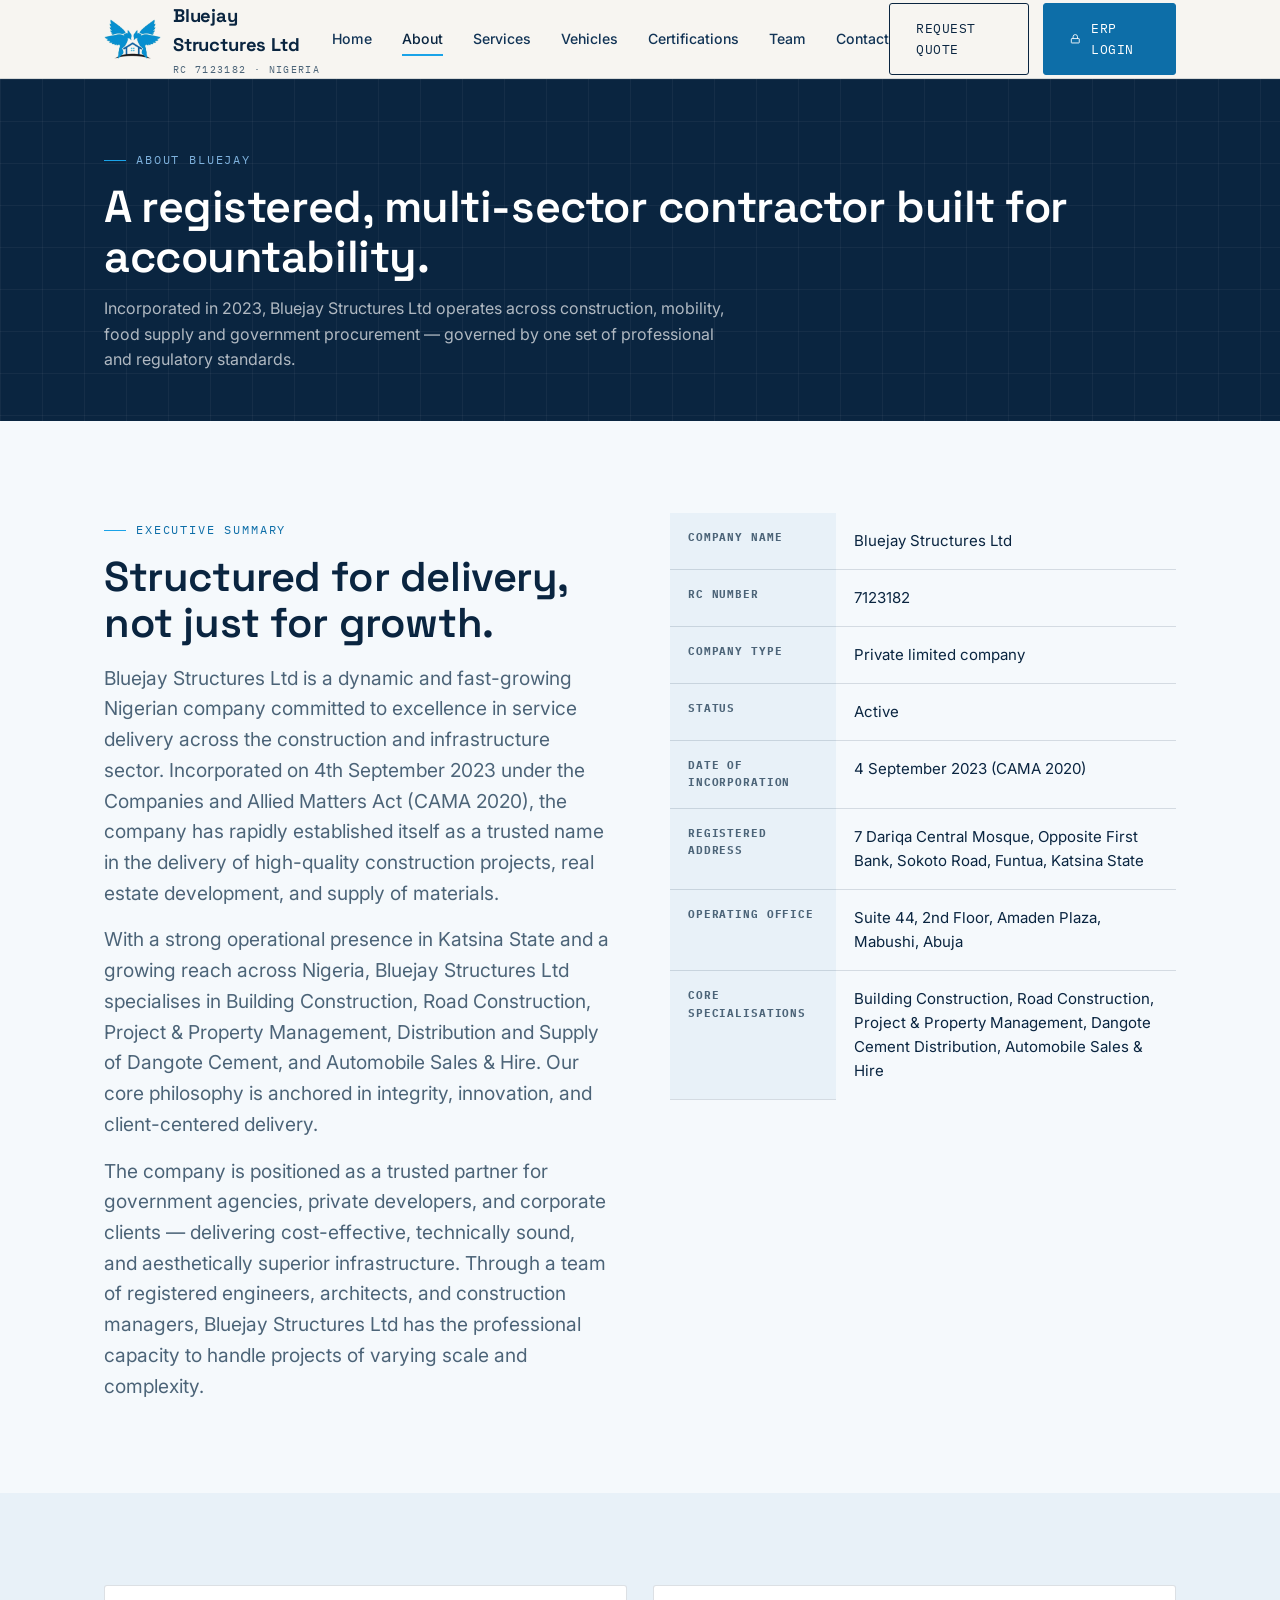
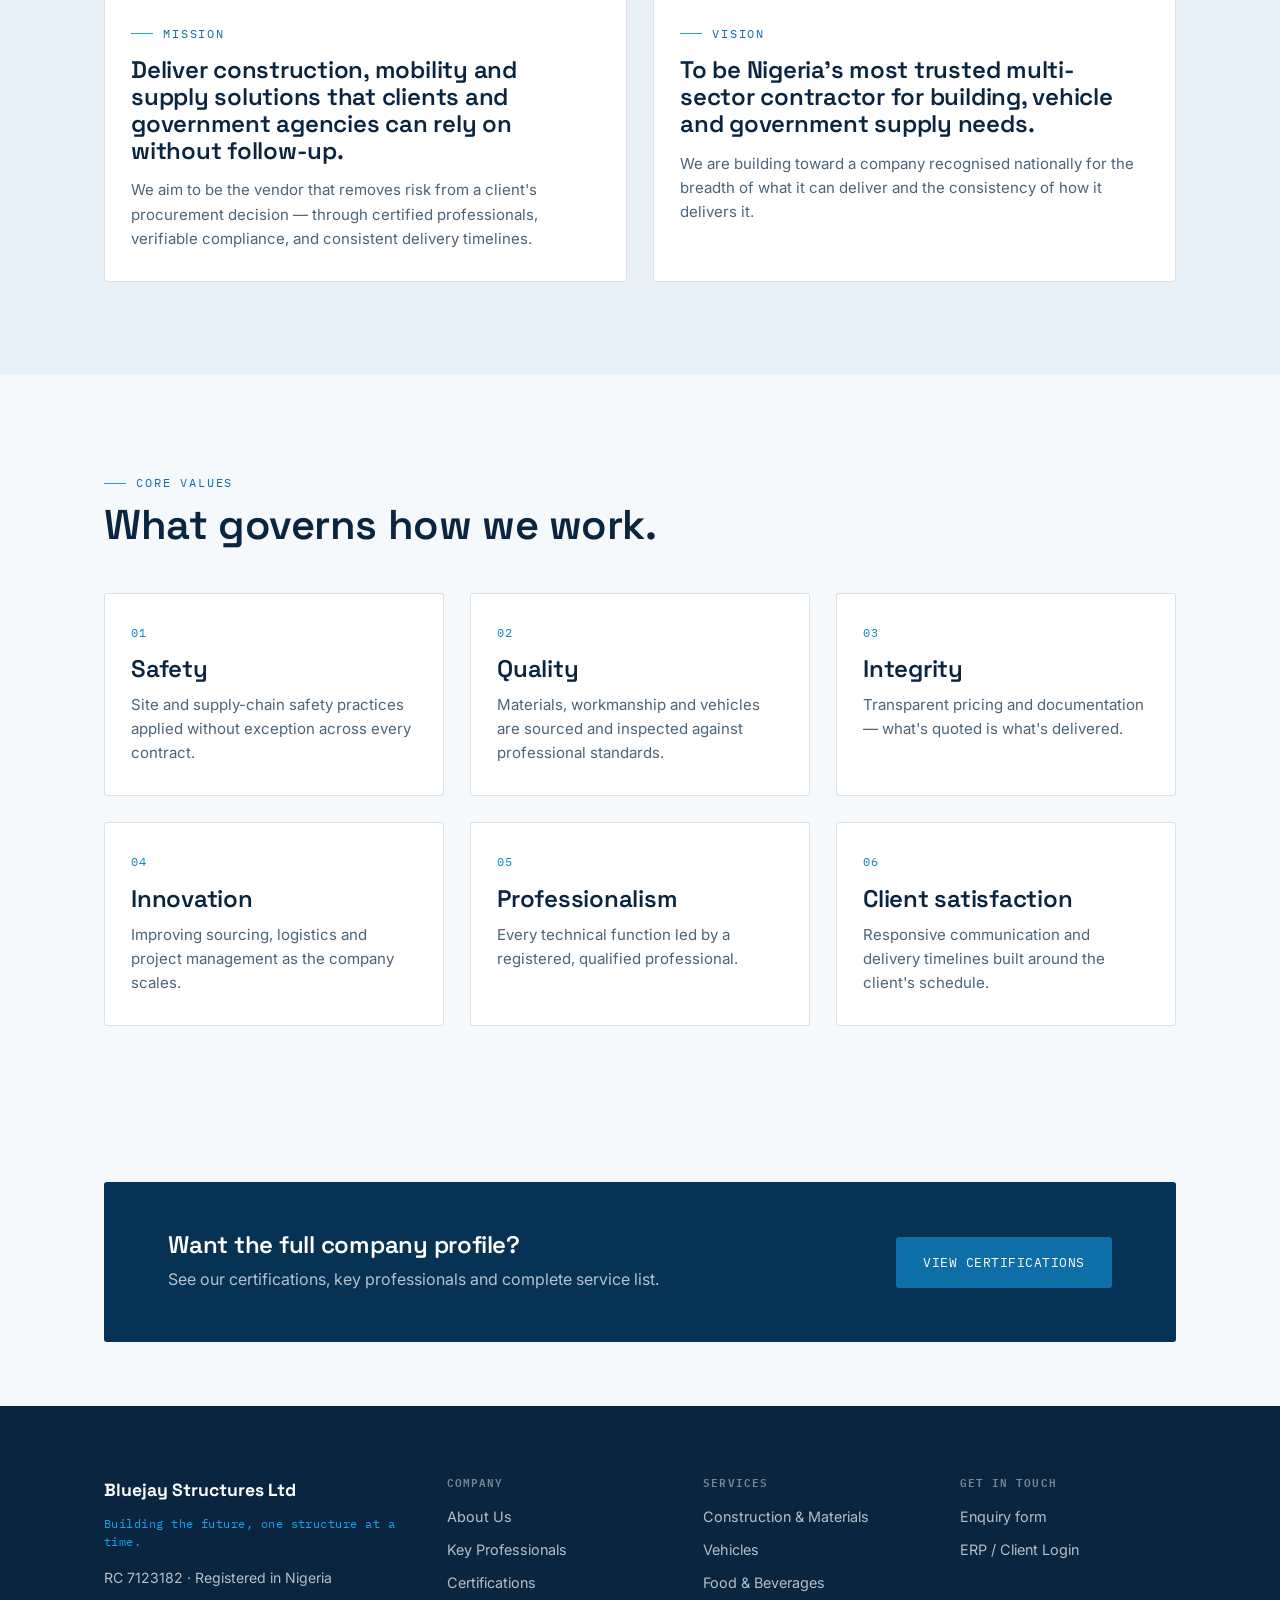
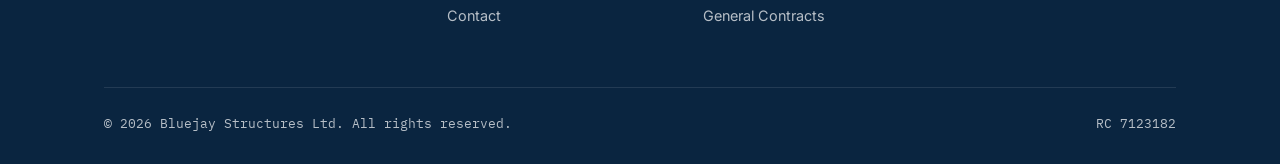
==== about.html @ 9d96cb8f "Initial Bluejay Structures Ltd website" ====
<!DOCTYPE html>
<html lang="en">
<head>
<meta charset="UTF-8">
<meta name="viewport" content="width=device-width, initial-scale=1.0">
<title>About Us — Bluejay Structures Ltd</title>
<meta name="description" content="Corporate profile, mission, vision and core values of Bluejay Structures Ltd, RC 7123182, Nigeria.">
<link rel="preconnect" href="https://fonts.googleapis.com">
<link rel="preconnect" href="https://fonts.gstatic.com" crossorigin>
<link href="https://fonts.googleapis.com/css2?family=Space+Grotesk:wght@500;600;700&family=Inter:wght@400;500;600&family=IBM+Plex+Mono:wght@400;500&display=swap" rel="stylesheet">
<link rel="icon" type="image/png" sizes="32x32" href="images/favicon-32.png">
<link rel="icon" type="image/png" sizes="16x16" href="images/favicon-16.png">
<link rel="apple-touch-icon" href="images/apple-touch-icon.png">
<link rel="stylesheet" href="css/style.css">
</head>
<body>
<a class="skip-link" href="#main">Skip to content</a>

<header class="site-header">
  <div class="container header-inner">
    <a href="index.html" class="brand">
      <img src="images/logo.png" class="brand-mark" alt="Bluejay Structures Ltd logo">
      <span>Bluejay Structures Ltd<span class="brand-sub">RC 7123182 · Nigeria</span></span>
    </a>
    <nav class="main-nav" id="main-nav">
      <a href="index.html">Home</a>
      <a href="about.html" aria-current="page">About</a>
      <a href="services.html">Services</a>
      <a href="vehicles.html">Vehicles</a>
      <a href="certifications.html">Certifications</a>
      <a href="team.html">Team</a>
      <a href="contact.html">Contact</a>
    </nav>
    <div class="header-actions">
      <a href="contact.html" class="btn btn-outline">Request Quote</a>
      <a href="https://bluejay-2864b.web.app/#/users" target="_blank" rel="noopener" class="btn btn-erp">
        <svg viewBox="0 0 24 24" fill="none" stroke="currentColor" stroke-width="2"><rect x="3" y="11" width="18" height="10" rx="1"/><path d="M7 11V7a5 5 0 0 1 10 0v4"/></svg>
        ERP Login
      </a>
      <button class="nav-toggle" aria-label="Toggle menu" aria-expanded="false" aria-controls="main-nav"><span></span></button>
    </div>
  </div>
</header>

<main id="main">

  <div class="page-header">
    <div class="blueprint-grid"></div>
    <div class="container" style="position:relative;">
      <span class="eyebrow">About Bluejay</span>
      <h1>A registered, multi-sector contractor built for accountability.</h1>
      <p>Incorporated in 2023, Bluejay Structures Ltd operates across construction, mobility, food supply and government procurement — governed by one set of professional and regulatory standards.</p>
    </div>
  </div>

  <section>
    <div class="container">
      <div class="grid grid-2" style="gap:60px;">
        <div class="reveal">
          <span class="eyebrow">Executive summary</span>
          <h2 style="margin-top:14px;">Structured for delivery, not just for growth.</h2>
          <p class="lede" style="margin-top:16px;">Bluejay Structures Ltd is a dynamic and fast-growing Nigerian company committed to excellence in service delivery across the construction and infrastructure sector. Incorporated on 4th September 2023 under the Companies and Allied Matters Act (CAMA 2020), the company has rapidly established itself as a trusted name in the delivery of high-quality construction projects, real estate development, and supply of materials.</p>
          <p class="lede" style="margin-top:16px;">With a strong operational presence in Katsina State and a growing reach across Nigeria, Bluejay Structures Ltd specialises in Building Construction, Road Construction, Project &amp; Property Management, Distribution and Supply of Dangote Cement, and Automobile Sales &amp; Hire. Our core philosophy is anchored in integrity, innovation, and client-centered delivery.</p>
          <p class="lede" style="margin-top:16px;">The company is positioned as a trusted partner for government agencies, private developers, and corporate clients — delivering cost-effective, technically sound, and aesthetically superior infrastructure. Through a team of registered engineers, architects, and construction managers, Bluejay Structures Ltd has the professional capacity to handle projects of varying scale and complexity.</p>
        </div>
        <div class="reveal">
          <table class="data-table">
            <tbody>
              <tr><th>Company name</th><td>Bluejay Structures Ltd</td></tr>
              <tr><th>RC number</th><td>7123182</td></tr>
              <tr><th>Company type</th><td>Private limited company</td></tr>
              <tr><th>Status</th><td>Active</td></tr>
              <tr><th>Date of incorporation</th><td>4 September 2023 (CAMA 2020)</td></tr>
              <tr><th>Registered address</th><td>7 Dariqa Central Mosque, Opposite First Bank, Sokoto Road, Funtua, Katsina State</td></tr>
              <tr><th>Operating office</th><td>Suite 44, 2nd Floor, Amaden Plaza, Mabushi, Abuja</td></tr>
              <tr><th>Core specialisations</th><td>Building Construction, Road Construction, Project &amp; Property Management, Dangote Cement Distribution, Automobile Sales &amp; Hire</td></tr>
            </tbody>
          </table>
        </div>
      </div>
    </div>
  </section>

  <section class="bg-concrete">
    <div class="container">
      <div class="grid grid-2 reveal" style="gap:26px;">
        <div class="card">
          <span class="eyebrow">Mission</span>
          <h3 style="margin-top:14px;">Deliver construction, mobility and supply solutions that clients and government agencies can rely on without follow-up.</h3>
          <p style="margin-top:14px;">We aim to be the vendor that removes risk from a client's procurement decision — through certified professionals, verifiable compliance, and consistent delivery timelines.</p>
        </div>
        <div class="card">
          <span class="eyebrow">Vision</span>
          <h3 style="margin-top:14px;">To be Nigeria's most trusted multi-sector contractor for building, vehicle and government supply needs.</h3>
          <p style="margin-top:14px;">We are building toward a company recognised nationally for the breadth of what it can deliver and the consistency of how it delivers it.</p>
        </div>
      </div>
    </div>
  </section>

  <section>
    <div class="container">
      <div class="section-head reveal">
        <span class="eyebrow">Core values</span>
        <h2>What governs how we work.</h2>
      </div>
      <div class="grid grid-3 reveal">
        <div class="card"><div class="card-index">01</div><h3>Safety</h3><p>Site and supply-chain safety practices applied without exception across every contract.</p></div>
        <div class="card"><div class="card-index">02</div><h3>Quality</h3><p>Materials, workmanship and vehicles are sourced and inspected against professional standards.</p></div>
        <div class="card"><div class="card-index">03</div><h3>Integrity</h3><p>Transparent pricing and documentation — what's quoted is what's delivered.</p></div>
        <div class="card"><div class="card-index">04</div><h3>Innovation</h3><p>Improving sourcing, logistics and project management as the company scales.</p></div>
        <div class="card"><div class="card-index">05</div><h3>Professionalism</h3><p>Every technical function led by a registered, qualified professional.</p></div>
        <div class="card"><div class="card-index">06</div><h3>Client satisfaction</h3><p>Responsive communication and delivery timelines built around the client's schedule.</p></div>
      </div>
    </div>
  </section>

  <section class="section-tight">
    <div class="container">
      <div class="cta-banner reveal">
        <div>
          <h3>Want the full company profile?</h3>
          <p>See our certifications, key professionals and complete service list.</p>
        </div>
        <a href="certifications.html" class="btn btn-primary">View certifications</a>
      </div>
    </div>
  </section>

</main>

<footer class="site-footer">
  <div class="container">
    <div class="footer-grid">
      <div>
        <div class="footer-brand">Bluejay Structures Ltd</div>
        <div class="footer-tagline">Building the future, one structure at a time.</div>
        <p style="margin-top:16px; font-size:0.88rem;">RC 7123182 · Registered in Nigeria</p>
      </div>
      <div class="footer-col">
        <h4>Company</h4>
        <ul>
          <li><a href="about.html">About Us</a></li>
          <li><a href="team.html">Key Professionals</a></li>
          <li><a href="certifications.html">Certifications</a></li>
          <li><a href="contact.html">Contact</a></li>
        </ul>
      </div>
      <div class="footer-col">
        <h4>Services</h4>
        <ul>
          <li><a href="services.html#construction">Construction &amp; Materials</a></li>
          <li><a href="vehicles.html">Vehicles</a></li>
          <li><a href="services.html#food">Food &amp; Beverages</a></li>
          <li><a href="services.html#general">General Contracts</a></li>
        </ul>
      </div>
      <div class="footer-col">
        <h4>Get in touch</h4>
        <ul>
          <li><a href="contact.html">Enquiry form</a></li>
          <li><a href="https://bluejay-2864b.web.app/#/users" target="_blank" rel="noopener">ERP / Client Login</a></li>
        </ul>
      </div>
    </div>
    <div class="footer-bottom">
      <span>© 2026 Bluejay Structures Ltd. All rights reserved.</span>
      <span>RC 7123182</span>
    </div>
  </div>
</footer>

<script src="js/main.js"></script>
</body>
</html>
---- css/style.css ----
/* ==========================================================================
   BLUEJAY STRUCTURES LTD — Design System
   Concept: "Blueprint & Spec Plate" — engineering-drafting grid meets the
   engraved metal nameplate you'd find on machinery/vehicles. Ties the visual
   language directly to what the company does: build, supply materials,
   supply/hire vehicles, hold regulatory certification.
   ========================================================================== */

:root {
  /* Color */
  --ink: #0a2540;              /* brand dark navy - primary text/bg */
  --ink-soft: #123456;
  --concrete: #e8f1f8;         /* light blue-tinted grey - section bg */
  --concrete-light: #f5f9fc;   /* near-white blue-tinted - page bg */
  --blueprint: #0d6ea8;        /* brand blue - primary accent / buttons */
  --blueprint-dark: #063254;
  --blueprint-tint: #e4f0f9;
  --rust: #1aa3e8;             /* brand light blue - secondary accent, was rust */
  --rust-dark: #0f86c4;
  --steel: #4c6478;            /* muted blue-grey - secondary text */
  --white: #ffffff;
  --line: rgba(10, 37, 64, 0.14);
  --line-soft: rgba(10, 37, 64, 0.08);

  /* Type */
  --font-display: "Space Grotesk", "Arial Narrow", sans-serif;
  --font-body: "Inter", -apple-system, BlinkMacSystemFont, sans-serif;
  --font-mono: "IBM Plex Mono", "Courier New", monospace;

  /* Layout */
  --max: 1200px;
  --gutter: clamp(20px, 5vw, 64px);
  --radius: 3px;
}

* { box-sizing: border-box; margin: 0; padding: 0; }

html { scroll-behavior: smooth; }

@media (prefers-reduced-motion: reduce) {
  html { scroll-behavior: auto; }
  *, *::before, *::after { animation-duration: 0.001ms !important; animation-iteration-count: 1 !important; transition-duration: 0.001ms !important; }
}

body {
  font-family: var(--font-body);
  color: var(--ink);
  background: var(--concrete-light);
  line-height: 1.6;
  font-size: 16px;
  -webkit-font-smoothing: antialiased;
}

img { max-width: 100%; display: block; }
a { color: inherit; text-decoration: none; }
ul { list-style: none; }

.container {
  max-width: var(--max);
  margin: 0 auto;
  padding-left: var(--gutter);
  padding-right: var(--gutter);
}

/* ---------- Typography ---------- */
h1, h2, h3, h4 {
  font-family: var(--font-display);
  font-weight: 600;
  letter-spacing: -0.01em;
  line-height: 1.12;
  color: var(--ink);
}

h1 { font-size: clamp(2.4rem, 5vw, 4.2rem); }
h2 { font-size: clamp(1.8rem, 3.4vw, 2.6rem); }
h3 { font-size: clamp(1.2rem, 2vw, 1.5rem); }

.eyebrow {
  font-family: var(--font-mono);
  font-size: 0.72rem;
  letter-spacing: 0.16em;
  text-transform: uppercase;
  color: var(--blueprint);
  display: inline-flex;
  align-items: center;
  gap: 10px;
}
.eyebrow::before {
  content: "";
  width: 22px;
  height: 1px;
  background: var(--rust);
}

.lede {
  font-size: clamp(1.02rem, 1.6vw, 1.2rem);
  color: var(--steel);
  max-width: 60ch;
}

.section-head { margin-bottom: 44px; }
.section-head h2 { margin-top: 10px; }

/* ---------- Buttons ---------- */
.btn {
  display: inline-flex;
  align-items: center;
  gap: 10px;
  font-family: var(--font-mono);
  font-size: 0.82rem;
  letter-spacing: 0.04em;
  text-transform: uppercase;
  padding: 14px 26px;
  border-radius: var(--radius);
  border: 1px solid transparent;
  cursor: pointer;
  transition: transform 0.15s ease, background 0.15s ease, border-color 0.15s ease, color .15s ease;
}
.btn:focus-visible { outline: 2px solid var(--blueprint); outline-offset: 3px; }

.btn-primary {
  background: var(--blueprint);
  color: var(--white);
}
.btn-primary:hover { background: var(--blueprint-dark); transform: translateY(-1px); }

.btn-outline {
  background: transparent;
  border-color: var(--ink);
  color: var(--ink);
}
.btn-outline:hover { background: var(--ink); color: var(--white); }

.btn-ghost-light {
  background: transparent;
  border-color: rgba(255,255,255,0.35);
  color: var(--white);
}
.btn-ghost-light:hover { background: rgba(255,255,255,0.12); border-color: var(--white); }

.btn-erp {
  background: var(--blueprint);
  color: var(--white);
  border-color: var(--blueprint);
}
.btn-erp:hover { background: var(--blueprint-dark); border-color: var(--blueprint-dark); }

.btn-erp svg { width: 14px; height: 14px; }

/* ---------- Header ---------- */
.site-header {
  position: sticky;
  top: 0;
  z-index: 100;
  background: rgba(247, 245, 241, 0.97);
  border-bottom: 1px solid var(--line);
}

.header-inner {
  display: flex;
  align-items: center;
  justify-content: space-between;
  height: 78px;
}

.brand {
  display: flex;
  align-items: center;
  gap: 12px;
  font-family: var(--font-display);
  font-weight: 700;
  font-size: 1.15rem;
  letter-spacing: -0.01em;
}
.brand-mark {
  height: 40px;
  width: auto;
  flex-shrink: 0;
  display: block;
}
.brand-sub {
  display: block;
  font-family: var(--font-mono);
  font-size: 0.6rem;
  letter-spacing: 0.14em;
  color: var(--steel);
  font-weight: 400;
  text-transform: uppercase;
  margin-top: 2px;
}

.main-nav {
  display: flex;
  align-items: center;
  gap: 30px;
}
.main-nav a {
  font-size: 0.88rem;
  font-weight: 500;
  color: var(--ink-soft);
  position: relative;
  padding: 6px 0;
}
.main-nav a::after {
  content: "";
  position: absolute;
  left: 0; bottom: 0;
  width: 0;
  height: 2px;
  background: var(--rust);
  transition: width 0.2s ease;
}
.main-nav a:hover::after,
.main-nav a[aria-current="page"]::after { width: 100%; }
.main-nav a[aria-current="page"] { color: var(--ink); }

.header-actions { display: flex; align-items: center; gap: 14px; }

.nav-toggle {
  display: none;
  background: none;
  border: 1px solid var(--line);
  border-radius: var(--radius);
  width: 42px; height: 42px;
  align-items: center;
  justify-content: center;
  cursor: pointer;
}
.nav-toggle span, .nav-toggle span::before, .nav-toggle span::after {
  content: "";
  display: block;
  width: 18px; height: 2px;
  background: var(--ink);
  position: relative;
  transition: 0.2s;
}
.nav-toggle span::before { position: absolute; top: -6px; }
.nav-toggle span::after { position: absolute; top: 6px; }

@media (max-width: 900px) {
  .main-nav {
    position: fixed;
    top: 78px;
    left: 0;
    right: 0;
    bottom: 0;
    background: var(--concrete-light);
    flex-direction: column;
    align-items: flex-start;
    padding: 30px var(--gutter);
    gap: 22px;
    transform: translateX(100%);
    transition: transform 0.25s ease;
    overflow-y: auto;
  }
  .main-nav.open { transform: translateX(0); }
  .main-nav a { font-size: 1.1rem; }
  .nav-toggle { display: flex; }
  .header-actions .btn-outline { display: none; }
}

@media (max-width: 430px) {
  .header-inner { height: auto; min-height: 64px; padding: 10px 0; }
  .brand { font-size: 0.92rem; gap: 9px; }
  .brand-mark { height: 32px; width: auto; }
  .brand-sub { display: none; }
  .btn-erp span, .btn-erp { font-size: 0.68rem; padding: 9px 12px; }
  .main-nav { top: 64px; }
}

/* ---------- Hero ---------- */
.hero {
  position: relative;
  background: var(--ink);
  color: var(--white);
  overflow: hidden;
  padding: 90px 0 0;
}
.blueprint-grid {
  position: absolute;
  inset: 0;
  background-image:
    linear-gradient(rgba(255,255,255,0.045) 1px, transparent 1px),
    linear-gradient(90deg, rgba(255,255,255,0.045) 1px, transparent 1px);
  background-size: 42px 42px;
  pointer-events: none;
}
.hero-inner {
  position: relative;
  display: grid;
  grid-template-columns: 1.1fr 0.9fr;
  gap: 40px;
  align-items: center;
  padding-bottom: 60px;
}
@media (max-width: 900px) {
  .hero-inner { grid-template-columns: 1fr; }
}

.hero-copy .eyebrow { color: #7fb2dd; }
.hero-copy .eyebrow::before { background: var(--rust); }
.hero h1 { color: var(--white); margin-top: 14px; }
.hero h1 .accent { color: var(--rust); }
.hero-copy .lede { color: rgba(255,255,255,0.72); margin-top: 18px; }
.hero-cta { display: flex; gap: 14px; margin-top: 34px; flex-wrap: wrap; }

.hero-art { position: relative; }
.hero-art svg { width: 100%; height: auto; }
.draw-path {
  fill: none;
  stroke: #9fc4e2;
  stroke-width: 1.4;
  stroke-linecap: round;
  stroke-linejoin: round;
  stroke-dasharray: 2400;
  stroke-dashoffset: 2400;
  animation: draw 3.2s ease forwards 0.3s;
}
.draw-path.fill-rust { stroke: var(--rust); }
@keyframes draw { to { stroke-dashoffset: 0; } }

/* Spec-plate trust bar */
.spec-plate {
  position: relative;
  background: var(--ink-soft);
  border-top: 1px solid rgba(255,255,255,0.08);
}
.spec-plate .container {
  display: flex;
  flex-wrap: wrap;
  gap: 0;
  padding-top: 0;
  padding-bottom: 0;
}
.spec-item {
  flex: 1 1 160px;
  padding: 22px var(--gutter) 22px 0;
  border-right: 1px solid rgba(255,255,255,0.09);
}
.spec-item:last-child { border-right: none; }
.spec-label {
  font-family: var(--font-mono);
  font-size: 0.64rem;
  letter-spacing: 0.12em;
  text-transform: uppercase;
  color: rgba(255,255,255,0.5);
}
.spec-value {
  font-family: var(--font-mono);
  font-size: 0.95rem;
  color: var(--white);
  margin-top: 6px;
  letter-spacing: 0.01em;
}

/* ---------- Section shells ---------- */
section { padding: 92px 0; }
.section-tight { padding: 64px 0; }
.bg-concrete { background: var(--concrete); }
.bg-ink { background: var(--ink); color: var(--white); }
.bg-ink .steel-text { color: rgba(255,255,255,0.65); }
.bg-blueprint { background: var(--blueprint-dark); color: var(--white); }

.divider {
  height: 1px;
  background: var(--line);
  border: none;
}

/* ---------- Cards / grids ---------- */
.grid { display: grid; gap: 26px; }
.grid-4 { grid-template-columns: repeat(4, 1fr); }
.grid-3 { grid-template-columns: repeat(3, 1fr); }
.grid-2 { grid-template-columns: repeat(2, 1fr); }
@media (max-width: 900px) { .grid-4, .grid-3 { grid-template-columns: repeat(2, 1fr); } }
@media (max-width: 600px) { .grid-4, .grid-3, .grid-2 { grid-template-columns: 1fr; } }

.card {
  background: var(--white);
  border: 1px solid var(--line);
  border-radius: var(--radius);
  padding: 30px 26px;
  transition: transform 0.18s ease, box-shadow 0.18s ease, border-color 0.18s ease;
}
.card:hover {
  transform: translateY(-3px);
  box-shadow: 0 14px 30px -18px rgba(22,27,34,0.35);
  border-color: var(--blueprint);
}
.card-index {
  font-family: var(--font-mono);
  font-size: 0.72rem;
  color: var(--rust-dark);
  letter-spacing: 0.08em;
}
.card h3 { margin-top: 14px; }
.card p { color: var(--steel); margin-top: 10px; font-size: 0.94rem; }
.card-link {
  margin-top: 18px;
  font-family: var(--font-mono);
  font-size: 0.76rem;
  letter-spacing: 0.06em;
  text-transform: uppercase;
  color: var(--blueprint);
  display: inline-flex;
  align-items: center;
  gap: 6px;
}
.card:hover .card-link { text-decoration: underline; }

.icon-badge {
  width: 46px; height: 46px;
  border-radius: var(--radius);
  background: var(--blueprint-tint);
  color: var(--blueprint);
  display: flex; align-items: center; justify-content: center;
}
.icon-badge svg { width: 22px; height: 22px; }

/* Stat strip */
.stat-strip { display: flex; flex-wrap: wrap; gap: 0; border-top: 1px solid var(--line); border-bottom: 1px solid var(--line); }
.stat { flex: 1 1 200px; padding: 30px var(--gutter) 30px 0; border-right: 1px solid var(--line); }
.stat:last-child { border-right: none; }
.stat-num { font-family: var(--font-display); font-size: 2.2rem; font-weight: 700; color: var(--blueprint); }
.stat-label { font-family: var(--font-mono); font-size: 0.7rem; text-transform: uppercase; letter-spacing: 0.08em; color: var(--steel); margin-top: 6px; }
@media (max-width: 700px) { .stat { border-right: none; border-bottom: 1px solid var(--line); } }

/* Badge strip (credentials) */
.badge-row { display: flex; flex-wrap: wrap; gap: 14px; margin-top: 30px; }
.badge {
  font-family: var(--font-mono);
  font-size: 0.72rem;
  letter-spacing: 0.03em;
  border: 1px solid var(--line);
  border-radius: 999px;
  padding: 9px 16px;
  display: inline-flex;
  align-items: center;
  gap: 8px;
  color: var(--ink-soft);
  background: var(--white);
}
.badge .dot { width: 6px; height: 6px; border-radius: 50%; background: var(--rust); }

/* Tables */
.data-table { width: 100%; border-collapse: collapse; font-size: 0.94rem; }
.data-table th, .data-table td {
  text-align: left;
  padding: 16px 18px;
  border-bottom: 1px solid var(--line);
  vertical-align: top;
}
.data-table th {
  font-family: var(--font-mono);
  font-size: 0.68rem;
  text-transform: uppercase;
  letter-spacing: 0.08em;
  color: var(--steel);
  background: var(--concrete);
}
.data-table tr:last-child td { border-bottom: none; }

/* Process timeline */
.process-list { border-top: 1px solid var(--line); }
.process-step {
  display: grid;
  grid-template-columns: 90px 1fr;
  gap: 20px;
  padding: 26px 0;
  border-bottom: 1px solid var(--line);
}
.process-step .step-num {
  font-family: var(--font-mono);
  font-size: 0.85rem;
  color: var(--rust-dark);
  padding-top: 4px;
}
.process-step h4 { font-size: 1.05rem; }
.process-step p { color: var(--steel); margin-top: 6px; font-size: 0.92rem; }

/* Team */
.team-card { text-align: left; }
.team-photo {
  width: 100%;
  aspect-ratio: 4/5;
  background: var(--blueprint-tint);
  border-radius: var(--radius);
  display: flex;
  align-items: center;
  justify-content: center;
  color: var(--blueprint);
  font-family: var(--font-display);
  font-weight: 700;
  font-size: 1.6rem;
  margin-bottom: 16px;
}
.team-card h3 { font-size: 1.05rem; }
.team-role { font-family: var(--font-mono); font-size: 0.72rem; color: var(--rust-dark); text-transform: uppercase; letter-spacing: 0.06em; margin-top: 4px; }
.team-qual { color: var(--steel); font-size: 0.88rem; margin-top: 8px; }

/* Certification gallery */
.cert-card {
  background: var(--ink-soft);
  color: var(--white);
  border-radius: var(--radius);
  padding: 26px;
  position: relative;
  overflow: hidden;
}
.cert-card::before {
  content: "";
  position: absolute;
  top: 0; left: 0; right: 0;
  height: 4px;
  background: var(--rust);
}
.cert-card .eyebrow { color: #7fb2dd; }
.cert-card h3 { color: var(--white); margin-top: 10px; font-size: 1rem; }
.cert-card p { color: rgba(255,255,255,0.6); font-size: 0.86rem; margin-top: 8px; }

/* Forms */
.form-panel {
  background: var(--white);
  border: 1px solid var(--line);
  border-radius: var(--radius);
  padding: 36px;
}
.form-row { display: grid; grid-template-columns: 1fr 1fr; gap: 18px; }
@media (max-width: 600px) { .form-row { grid-template-columns: 1fr; } }
.field { margin-bottom: 18px; }
.field label {
  display: block;
  font-family: var(--font-mono);
  font-size: 0.7rem;
  text-transform: uppercase;
  letter-spacing: 0.06em;
  color: var(--steel);
  margin-bottom: 8px;
}
.field input, .field select, .field textarea {
  width: 100%;
  border: 1px solid var(--line);
  border-radius: var(--radius);
  padding: 12px 14px;
  font-family: var(--font-body);
  font-size: 0.95rem;
  background: var(--concrete-light);
  color: var(--ink);
}
.field input:focus, .field select:focus, .field textarea:focus {
  outline: 2px solid var(--blueprint);
  outline-offset: 1px;
  background: var(--white);
}
.field textarea { resize: vertical; min-height: 110px; }
.form-note { font-size: 0.82rem; color: var(--steel); margin-top: 14px; }
.form-success {
  display: none;
  background: var(--blueprint-tint);
  border: 1px solid var(--blueprint);
  color: var(--blueprint-dark);
  padding: 14px 16px;
  border-radius: var(--radius);
  font-size: 0.9rem;
  margin-top: 18px;
}
.form-success.show { display: block; }

/* CTA banner */
.cta-banner {
  background: var(--blueprint-dark);
  color: var(--white);
  border-radius: var(--radius);
  padding: 50px var(--gutter);
  display: flex;
  align-items: center;
  justify-content: space-between;
  gap: 24px;
  flex-wrap: wrap;
}
.cta-banner h3 { color: var(--white); font-size: 1.5rem; }
.cta-banner p { color: rgba(255,255,255,0.7); margin-top: 8px; }

/* Footer */
.site-footer { background: var(--ink); color: rgba(255,255,255,0.7); padding: 70px 0 30px; }
.footer-grid { display: grid; grid-template-columns: 1.4fr 1fr 1fr 1fr; gap: 40px; padding-bottom: 50px; border-bottom: 1px solid rgba(255,255,255,0.1); }
@media (max-width: 800px) { .footer-grid { grid-template-columns: 1fr 1fr; } }
@media (max-width: 500px) { .footer-grid { grid-template-columns: 1fr; } }
.footer-brand { font-family: var(--font-display); font-weight: 700; color: var(--white); font-size: 1.1rem; }
.footer-tagline { font-family: var(--font-mono); font-size: 0.72rem; color: var(--rust); margin-top: 10px; letter-spacing: 0.04em; }
.footer-col h4 { font-family: var(--font-mono); font-size: 0.68rem; text-transform: uppercase; letter-spacing: 0.1em; color: rgba(255,255,255,0.45); margin-bottom: 16px; }
.footer-col ul li { margin-bottom: 10px; font-size: 0.9rem; }
.footer-col ul li a:hover { color: var(--white); }
.footer-bottom { display: flex; justify-content: space-between; flex-wrap: wrap; gap: 12px; padding-top: 26px; font-size: 0.8rem; font-family: var(--font-mono); }

/* Reveal on scroll */
.reveal { opacity: 0; transform: translateY(18px); transition: opacity 0.6s ease, transform 0.6s ease; }
.reveal.in { opacity: 1; transform: translateY(0); }

/* Breadcrumb / page header for interior pages */
.page-header { background: var(--ink); color: var(--white); padding: 64px 0 48px; position: relative; overflow: hidden; }
.page-header .eyebrow { color: #7fb2dd; }
.page-header h1 { color: var(--white); margin-top: 12px; font-size: clamp(2rem, 4vw, 2.8rem); }
.page-header p { color: rgba(255,255,255,0.68); margin-top: 14px; max-width: 62ch; }

/* Tabs (services page) */
.tab-list { display: flex; gap: 6px; flex-wrap: wrap; border-bottom: 1px solid var(--line); margin-bottom: 40px; }
.tab-btn {
  font-family: var(--font-mono);
  font-size: 0.78rem;
  text-transform: uppercase;
  letter-spacing: 0.05em;
  padding: 14px 18px;
  border: none;
  background: none;
  color: var(--steel);
  cursor: pointer;
  border-bottom: 2px solid transparent;
  margin-bottom: -1px;
}
.tab-btn.active { color: var(--ink); border-color: var(--rust-dark); }
.tab-panel { display: none; }
.tab-panel.active { display: block; }

.sub-service { display: grid; grid-template-columns: 220px 1fr; gap: 30px; padding: 24px 0; border-bottom: 1px solid var(--line); }
.sub-service h4 { font-family: var(--font-mono); font-size: 0.85rem; letter-spacing: 0.02em; color: var(--rust-dark); text-transform: uppercase; }
@media (max-width: 700px) { .sub-service { grid-template-columns: 1fr; gap: 10px; } }

.tag-list { display: flex; flex-wrap: wrap; gap: 8px; margin-top: 10px; }
.tag-list span {
  font-size: 0.82rem;
  background: var(--concrete);
  border: 1px solid var(--line);
  padding: 5px 12px;
  border-radius: 999px;
  color: var(--ink-soft);
}

/* Category / feature icon (vehicles, service cards) */
.cat-icon { width: 38px; height: 38px; margin-bottom: 16px; }

/* Full-width button */
.btn-block { width: 100%; justify-content: center; }

/* Contact info list (contact page, vehicle enquiry aside) */
.contact-list li {
  display: flex; gap: 16px; padding: 16px 0; border-bottom: 1px solid var(--line);
}
.contact-list li:last-child { border-bottom: none; }
.contact-list .k {
  font-family: var(--font-mono); font-size: 0.68rem; letter-spacing: 0.08em; text-transform: uppercase;
  color: var(--steel); width: 90px; flex-shrink: 0; padding-top: 2px;
}
.contact-list .v { font-size: 0.95rem; }
.contact-list .v a:hover { color: var(--blueprint); }

/* Utility */
.mt-0 { margin-top: 0 !important; }
.center { text-align: center; margin-left: auto; margin-right: auto; }
.skip-link {
  position: absolute; left: -9999px; top: 0; background: var(--ink); color: var(--white);
  padding: 10px 16px; z-index: 200;
}
.skip-link:focus { left: 10px; top: 10px; }
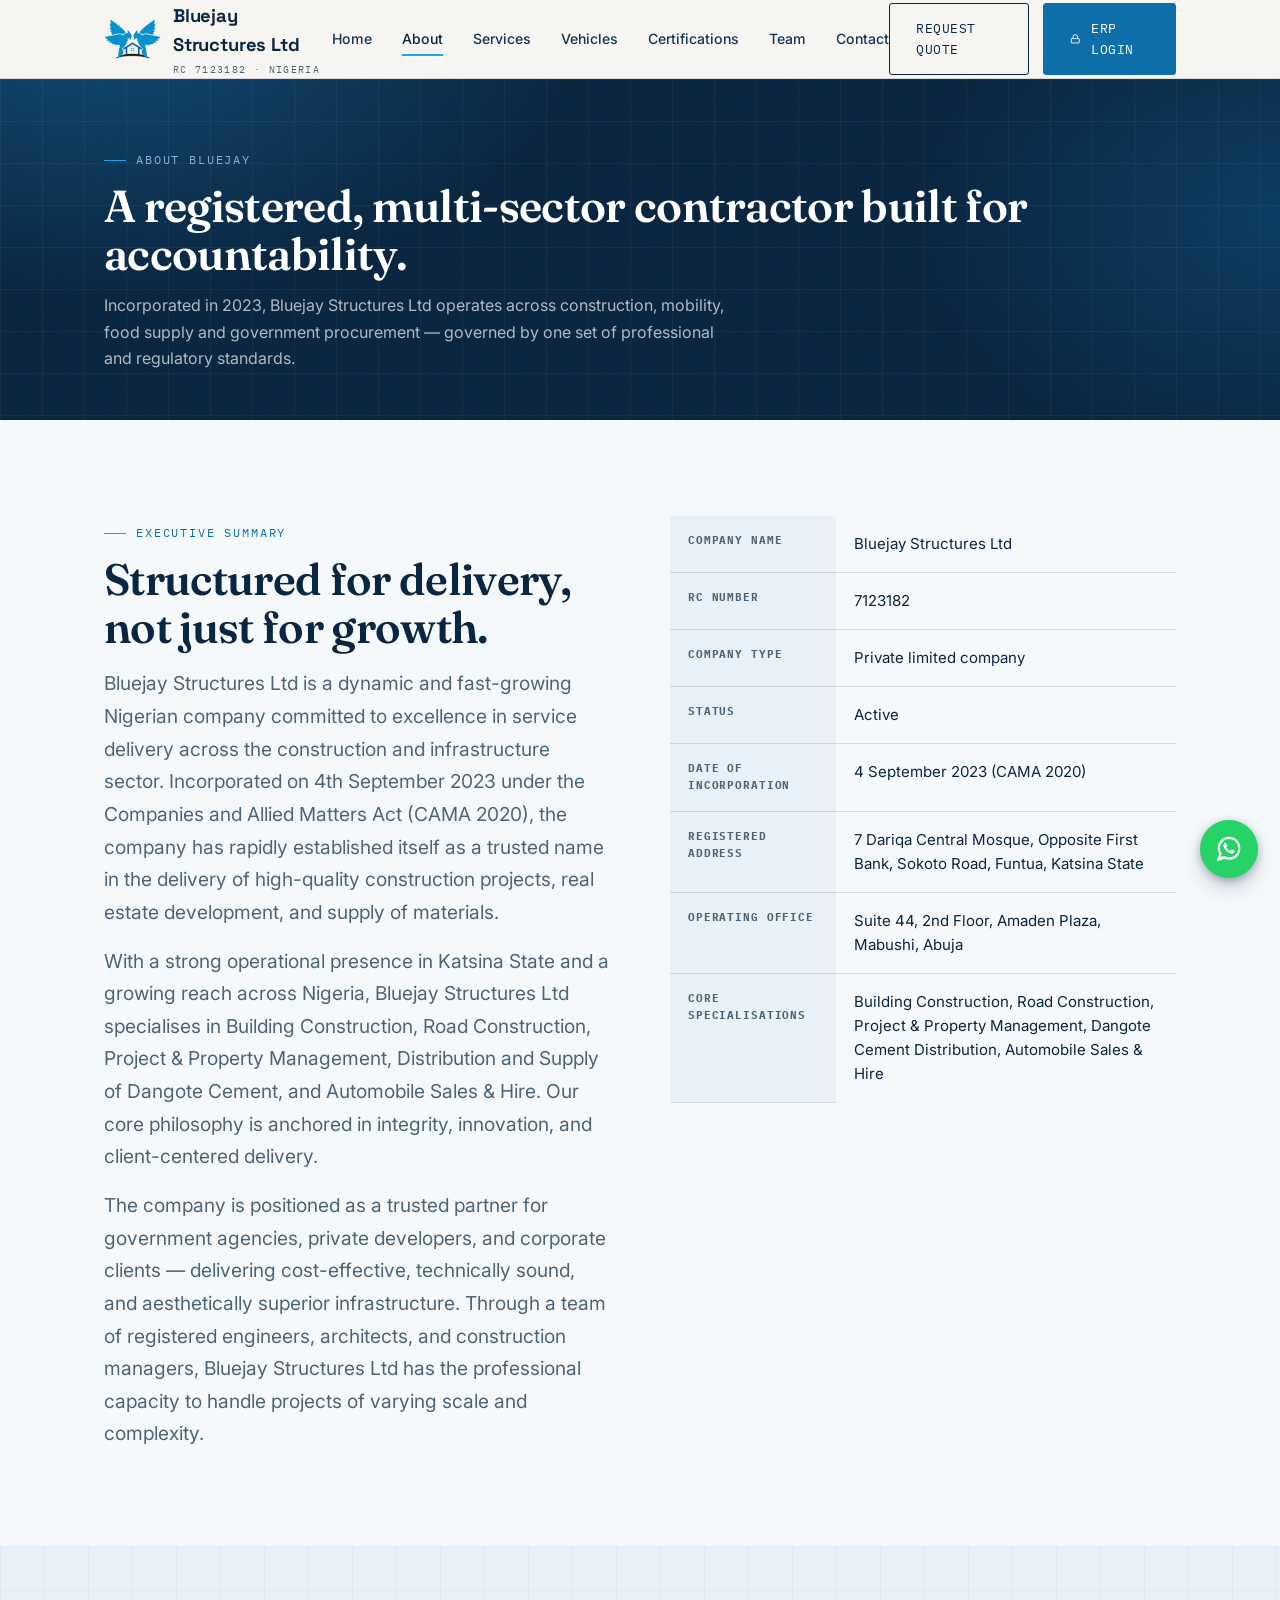
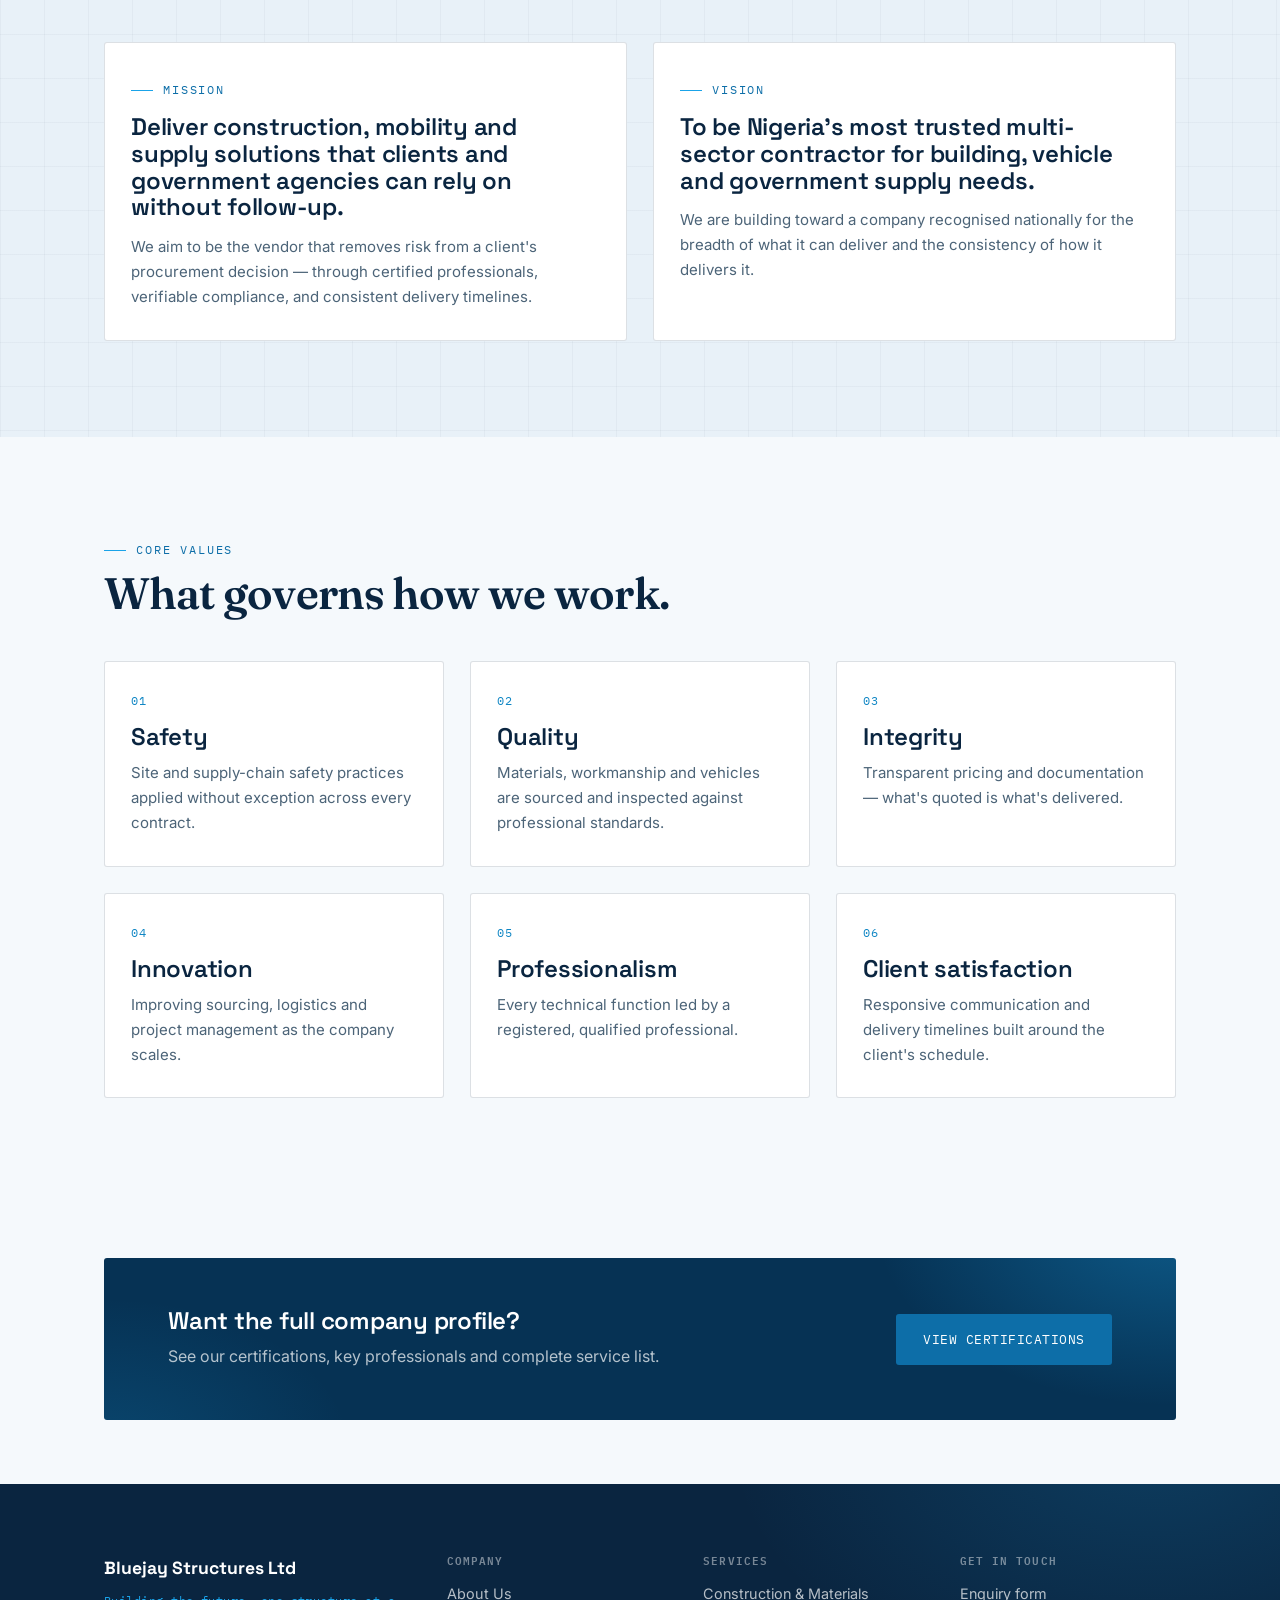
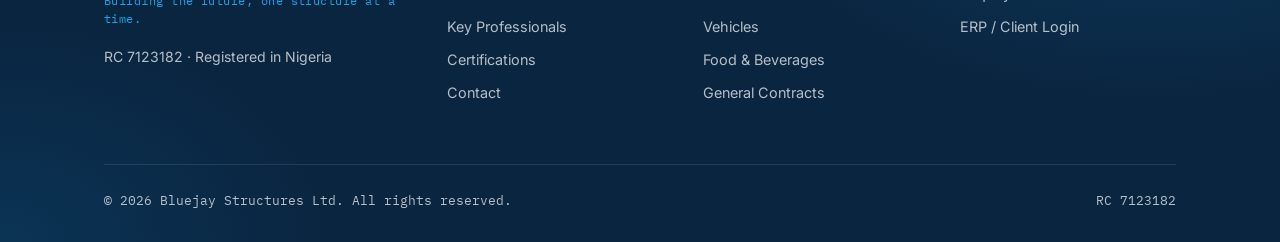
==== commit f625e51b: "Update Bluejay Structures Limited website" ====
--- a/about.html
+++ b/about.html
@@ -7,7 +7,7 @@
 <meta name="description" content="Corporate profile, mission, vision and core values of Bluejay Structures Ltd, RC 7123182, Nigeria.">
 <link rel="preconnect" href="https://fonts.googleapis.com">
 <link rel="preconnect" href="https://fonts.gstatic.com" crossorigin>
-<link href="https://fonts.googleapis.com/css2?family=Space+Grotesk:wght@500;600;700&family=Inter:wght@400;500;600&family=IBM+Plex+Mono:wght@400;500&display=swap" rel="stylesheet">
+<link href="https://fonts.googleapis.com/css2?family=Fraunces:ital,opsz,wght@0,9..144,500;0,9..144,600;0,9..144,700;1,9..144,500&family=Space+Grotesk:wght@500;600;700&family=Inter:wght@400;500;600;700&family=IBM+Plex+Mono:wght@400;500&display=swap" rel="stylesheet">
 <link rel="icon" type="image/png" sizes="32x32" href="images/favicon-32.png">
 <link rel="icon" type="image/png" sizes="16x16" href="images/favicon-16.png">
 <link rel="apple-touch-icon" href="images/apple-touch-icon.png">
@@ -170,6 +170,15 @@
   </div>
 </footer>
 
+
+<!-- Floating WhatsApp contact button -->
+<a href="https://wa.me/2348031836295?text=Hello%20Bluejay%20Structures%2C%20I%27d%20like%20to%20enquire%20about..." target="_blank" rel="noopener" class="whatsapp-float" aria-label="Chat with Bluejay Structures on WhatsApp">
+  <span class="wa-pulse" aria-hidden="true"></span>
+  <svg viewBox="0 0 32 32" fill="white" xmlns="http://www.w3.org/2000/svg" aria-hidden="true">
+    <path d="M16.04 3C9.37 3 3.98 8.39 3.98 15.06c0 2.24.62 4.35 1.7 6.16L3 29l7.98-2.6a12.02 12.02 0 0 0 5.06 1.11h.01c6.67 0 12.06-5.39 12.06-12.06C28.11 8.39 22.72 3 16.04 3zm0 21.94h-.01a9.9 9.9 0 0 1-5.04-1.38l-.36-.21-3.75 1.22 1.23-3.65-.24-.38a9.86 9.86 0 0 1-1.53-5.28c0-5.46 4.45-9.9 9.91-9.9 2.64 0 5.13 1.03 6.99 2.9a9.83 9.83 0 0 1 2.9 6.99c0 5.46-4.45 9.9-9.91 9.9zm5.44-7.42c-.3-.15-1.76-.87-2.03-.97-.27-.1-.47-.15-.67.15-.2.3-.77.97-.94 1.17-.17.2-.35.22-.65.07-.3-.15-1.24-.46-2.36-1.46-.87-.78-1.46-1.74-1.63-2.04-.17-.3-.02-.46.13-.61.13-.13.3-.35.45-.52.15-.17.2-.3.3-.5.1-.2.05-.37-.02-.52-.07-.15-.67-1.61-.92-2.21-.24-.58-.49-.5-.67-.51h-.57c-.2 0-.52.07-.79.37-.27.3-1.04 1.02-1.04 2.48 0 1.46 1.06 2.87 1.21 3.07.15.2 2.09 3.19 5.06 4.47.71.31 1.26.49 1.69.62.71.23 1.35.2 1.86.12.57-.08 1.76-.72 2-1.41.25-.7.25-1.29.17-1.41-.07-.12-.27-.2-.57-.35z"/>
+  </svg>
+</a>
+
 <script src="js/main.js"></script>
 </body>
 </html>
--- a/css/style.css
+++ b/css/style.css
@@ -24,6 +24,7 @@
 
   /* Type */
   --font-display: "Space Grotesk", "Arial Narrow", sans-serif;
+  --font-serif: "Fraunces", Georgia, "Times New Roman", serif;
   --font-body: "Inter", -apple-system, BlinkMacSystemFont, sans-serif;
   --font-mono: "IBM Plex Mono", "Courier New", monospace;
 
@@ -49,6 +50,22 @@
   line-height: 1.6;
   font-size: 16px;
   -webkit-font-smoothing: antialiased;
+  -moz-osx-font-smoothing: grayscale;
+  text-rendering: optimizeLegibility;
+  position: relative;
+}
+
+/* Subtle film-grain texture over the whole page for a tactile, printed feel */
+body::before {
+  content: "";
+  position: fixed;
+  inset: 0;
+  z-index: 300;
+  pointer-events: none;
+  opacity: 0.035;
+  mix-blend-mode: overlay;
+  background-image: url("data:image/svg+xml;utf8,<svg xmlns='http://www.w3.org/2000/svg' width='180' height='180'><filter id='n'><feTurbulence type='fractalNoise' baseFrequency='0.9' numOctaves='2' stitchTiles='stitch'/></filter><rect width='100%25' height='100%25' filter='url(%23n)'/></svg>");
+  background-size: 180px 180px;
 }
 
 img { max-width: 100%; display: block; }
@@ -71,9 +88,24 @@
   color: var(--ink);
 }
 
-h1 { font-size: clamp(2.4rem, 5vw, 4.2rem); }
-h2 { font-size: clamp(1.8rem, 3.4vw, 2.6rem); }
+h1, h2 {
+  font-family: var(--font-serif);
+  font-weight: 600;
+  letter-spacing: -0.015em;
+  line-height: 1.08;
+}
+
+h1 { font-size: clamp(2.6rem, 5.4vw, 4.5rem); }
+h2 { font-size: clamp(1.9rem, 3.6vw, 2.75rem); }
 h3 { font-size: clamp(1.2rem, 2vw, 1.5rem); }
+
+em, .accent-serif {
+  font-family: var(--font-serif);
+  font-style: italic;
+  font-weight: 500;
+}
+
+p { line-height: 1.65; }
 
 .eyebrow {
   font-family: var(--font-mono);
@@ -96,6 +128,7 @@
   font-size: clamp(1.02rem, 1.6vw, 1.2rem);
   color: var(--steel);
   max-width: 60ch;
+  line-height: 1.7;
 }
 
 .section-head { margin-bottom: 44px; }
@@ -271,7 +304,12 @@
 /* ---------- Hero ---------- */
 .hero {
   position: relative;
-  background: var(--ink);
+  background-color: var(--ink);
+  background-image:
+    radial-gradient(ellipse 900px 560px at 10% -10%, rgba(26,163,232,0.32), transparent 60%),
+    radial-gradient(ellipse 750px 520px at 105% 5%, rgba(13,110,168,0.38), transparent 55%),
+    radial-gradient(ellipse 900px 560px at 50% 125%, rgba(26,163,232,0.16), transparent 60%);
+  background-repeat: no-repeat;
   color: var(--white);
   overflow: hidden;
   padding: 90px 0 0;
@@ -300,7 +338,7 @@
 .hero-copy .eyebrow { color: #7fb2dd; }
 .hero-copy .eyebrow::before { background: var(--rust); }
 .hero h1 { color: var(--white); margin-top: 14px; }
-.hero h1 .accent { color: var(--rust); }
+.hero h1 .accent { color: var(--rust); font-style: italic; font-weight: 500; }
 .hero-copy .lede { color: rgba(255,255,255,0.72); margin-top: 18px; }
 .hero-cta { display: flex; gap: 14px; margin-top: 34px; flex-wrap: wrap; }
 
@@ -354,9 +392,15 @@
 }
 
 /* ---------- Section shells ---------- */
-section { padding: 92px 0; }
+section { padding: 96px 0; }
+.bg-concrete {
+  background-color: var(--concrete);
+  background-image:
+    linear-gradient(rgba(10,37,64,0.035) 1px, transparent 1px),
+    linear-gradient(90deg, rgba(10,37,64,0.035) 1px, transparent 1px);
+  background-size: 44px 44px;
+}
 .section-tight { padding: 64px 0; }
-.bg-concrete { background: var(--concrete); }
 .bg-ink { background: var(--ink); color: var(--white); }
 .bg-ink .steel-text { color: rgba(255,255,255,0.65); }
 .bg-blueprint { background: var(--blueprint-dark); color: var(--white); }
@@ -568,7 +612,13 @@
 
 /* CTA banner */
 .cta-banner {
-  background: var(--blueprint-dark);
+  position: relative;
+  overflow: hidden;
+  background-color: var(--blueprint-dark);
+  background-image:
+    radial-gradient(ellipse 500px 300px at 100% -20%, rgba(26,163,232,0.35), transparent 60%),
+    radial-gradient(ellipse 450px 280px at 0% 120%, rgba(26,163,232,0.18), transparent 55%);
+  background-repeat: no-repeat;
   color: var(--white);
   border-radius: var(--radius);
   padding: 50px var(--gutter);
@@ -582,7 +632,15 @@
 .cta-banner p { color: rgba(255,255,255,0.7); margin-top: 8px; }
 
 /* Footer */
-.site-footer { background: var(--ink); color: rgba(255,255,255,0.7); padding: 70px 0 30px; }
+.site-footer {
+  background-color: var(--ink);
+  background-image:
+    radial-gradient(ellipse 700px 420px at 90% -10%, rgba(26,163,232,0.18), transparent 60%),
+    radial-gradient(ellipse 600px 400px at 0% 100%, rgba(13,110,168,0.20), transparent 55%);
+  background-repeat: no-repeat;
+  color: rgba(255,255,255,0.7);
+  padding: 70px 0 30px;
+}
 .footer-grid { display: grid; grid-template-columns: 1.4fr 1fr 1fr 1fr; gap: 40px; padding-bottom: 50px; border-bottom: 1px solid rgba(255,255,255,0.1); }
 @media (max-width: 800px) { .footer-grid { grid-template-columns: 1fr 1fr; } }
 @media (max-width: 500px) { .footer-grid { grid-template-columns: 1fr; } }
@@ -598,7 +656,17 @@
 .reveal.in { opacity: 1; transform: translateY(0); }
 
 /* Breadcrumb / page header for interior pages */
-.page-header { background: var(--ink); color: var(--white); padding: 64px 0 48px; position: relative; overflow: hidden; }
+.page-header {
+  background-color: var(--ink);
+  background-image:
+    radial-gradient(ellipse 800px 480px at 8% -20%, rgba(26,163,232,0.30), transparent 60%),
+    radial-gradient(ellipse 650px 460px at 100% 40%, rgba(13,110,168,0.32), transparent 55%);
+  background-repeat: no-repeat;
+  color: var(--white);
+  padding: 64px 0 48px;
+  position: relative;
+  overflow: hidden;
+}
 .page-header .eyebrow { color: #7fb2dd; }
 .page-header h1 { color: var(--white); margin-top: 12px; font-size: clamp(2rem, 4vw, 2.8rem); }
 .page-header p { color: rgba(255,255,255,0.68); margin-top: 14px; max-width: 62ch; }
@@ -662,3 +730,45 @@
   padding: 10px 16px; z-index: 200;
 }
 .skip-link:focus { left: 10px; top: 10px; }
+
+/* ---------- Floating WhatsApp button ---------- */
+.whatsapp-float {
+  position: fixed;
+  right: 22px;
+  bottom: 22px;
+  width: 58px;
+  height: 58px;
+  border-radius: 50%;
+  background: #25d366;
+  display: flex;
+  align-items: center;
+  justify-content: center;
+  box-shadow: 0 10px 24px -8px rgba(10, 37, 64, 0.45), 0 2px 8px rgba(10, 37, 64, 0.25);
+  z-index: 95;
+  transition: transform 0.18s ease, box-shadow 0.18s ease;
+}
+.whatsapp-float:hover {
+  transform: translateY(-2px) scale(1.05);
+  box-shadow: 0 14px 28px -8px rgba(10, 37, 64, 0.5), 0 3px 10px rgba(10, 37, 64, 0.3);
+}
+.whatsapp-float svg { width: 30px; height: 30px; }
+.whatsapp-float .wa-pulse {
+  position: absolute;
+  inset: 0;
+  border-radius: 50%;
+  background: #25d366;
+  opacity: 0.55;
+  animation: wa-pulse 2.2s ease-out infinite;
+  z-index: -1;
+}
+@keyframes wa-pulse {
+  0% { transform: scale(1); opacity: 0.5; }
+  100% { transform: scale(1.7); opacity: 0; }
+}
+@media (max-width: 600px) {
+  .whatsapp-float { right: 16px; bottom: 16px; width: 52px; height: 52px; }
+  .whatsapp-float svg { width: 26px; height: 26px; }
+}
+@media (prefers-reduced-motion: reduce) {
+  .whatsapp-float .wa-pulse { animation: none; display: none; }
+}
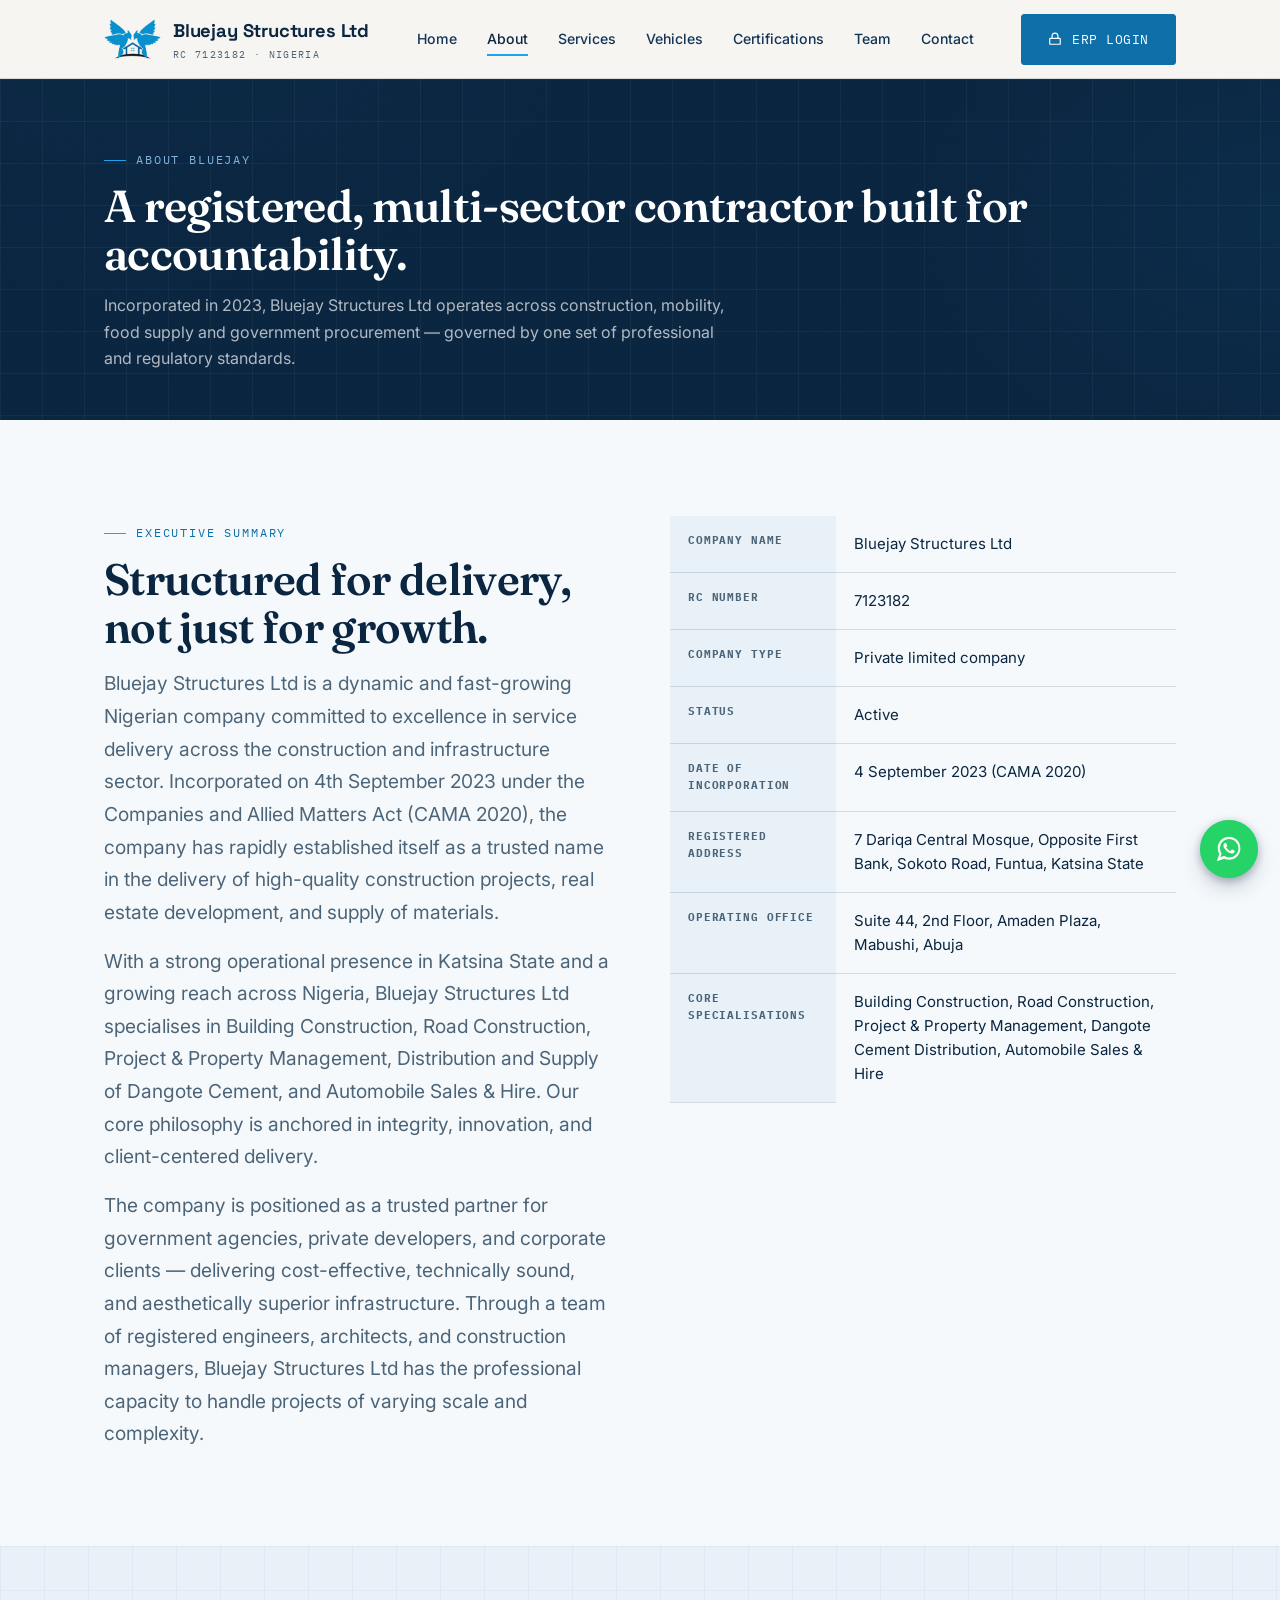
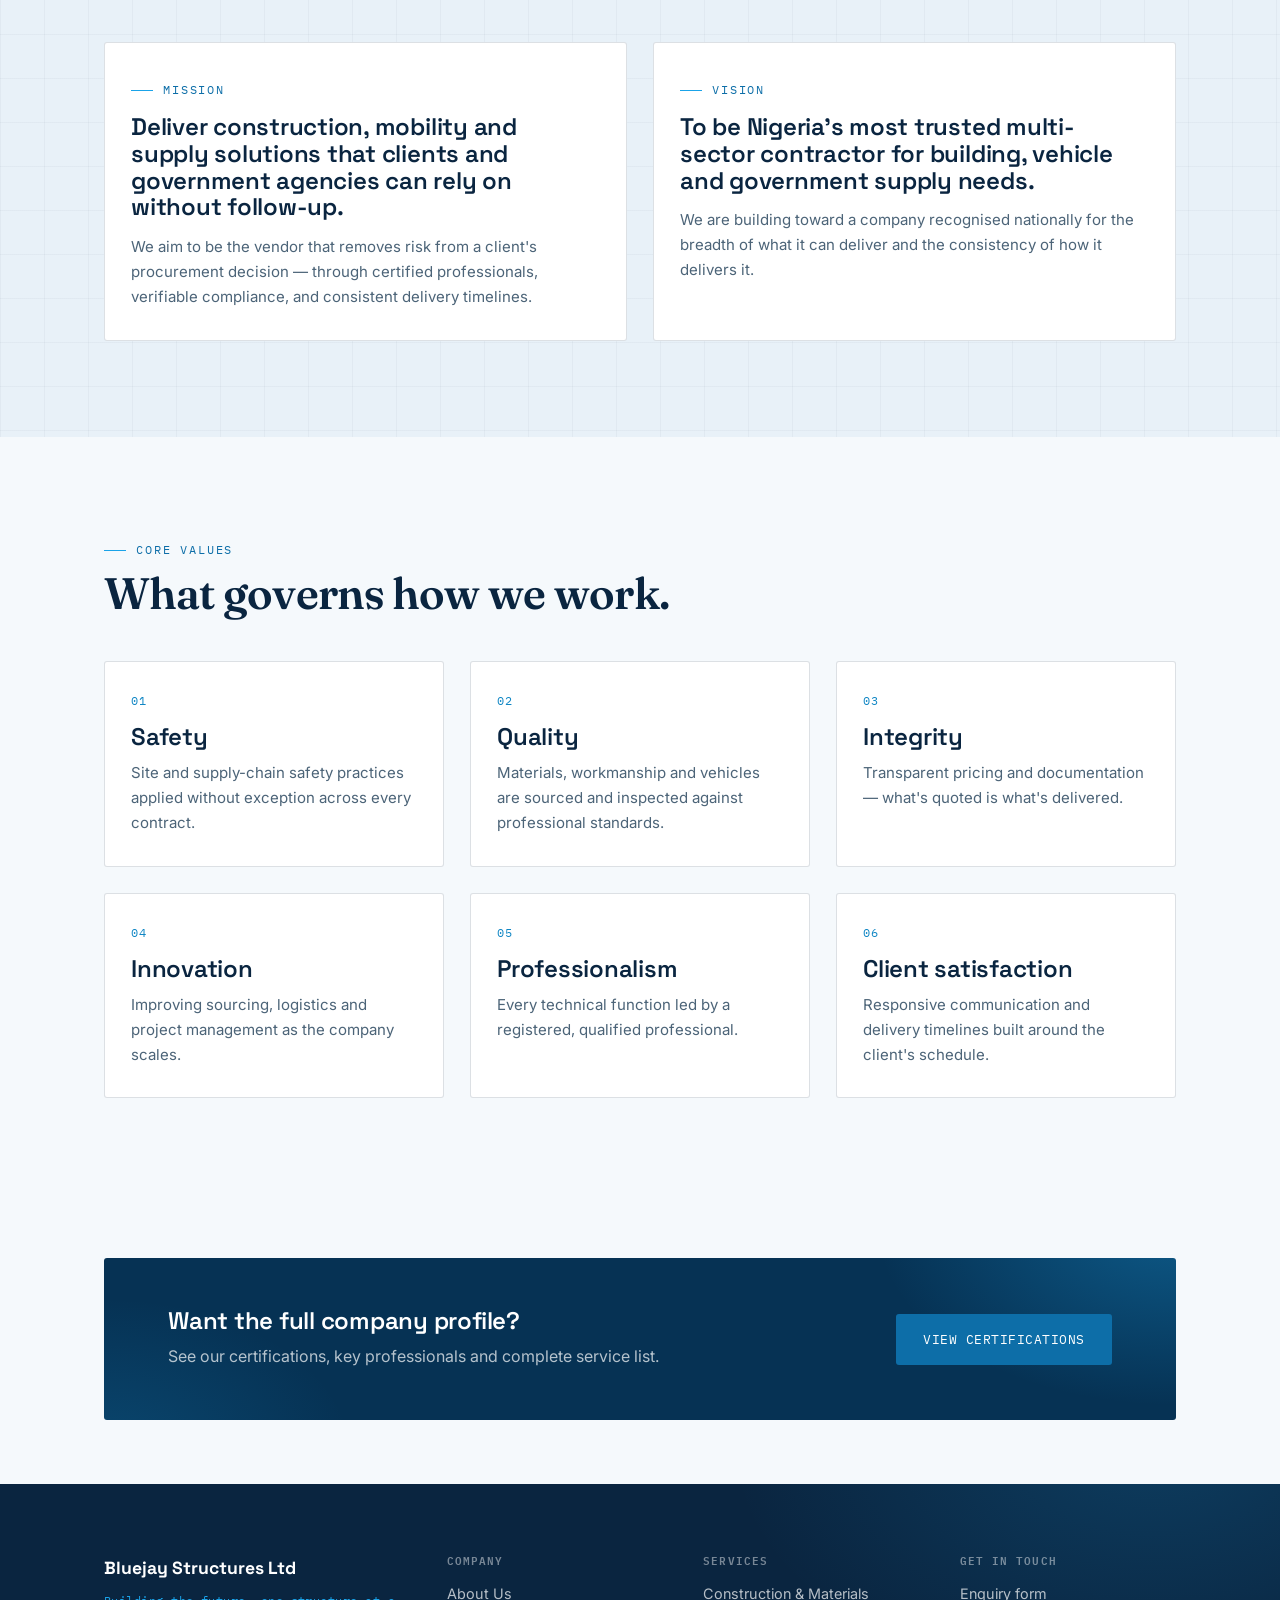
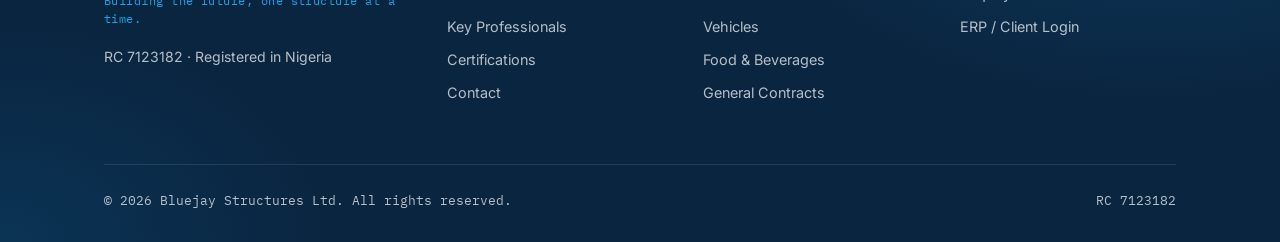
==== commit 2dd9123d: "Update Bluejay Structures Limited website" ====
--- a/about.html
+++ b/about.html
@@ -11,7 +11,791 @@
 <link rel="icon" type="image/png" sizes="32x32" href="images/favicon-32.png">
 <link rel="icon" type="image/png" sizes="16x16" href="images/favicon-16.png">
 <link rel="apple-touch-icon" href="images/apple-touch-icon.png">
-<link rel="stylesheet" href="css/style.css">
+<style>
+/* ==========================================================================
+   BLUEJAY STRUCTURES LTD — Design System
+   Concept: "Blueprint & Spec Plate" — engineering-drafting grid meets the
+   engraved metal nameplate you'd find on machinery/vehicles. Ties the visual
+   language directly to what the company does: build, supply materials,
+   supply/hire vehicles, hold regulatory certification.
+   ========================================================================== */
+
+:root {
+  /* Color */
+  --ink: #0a2540;              /* brand dark navy - primary text/bg */
+  --ink-soft: #123456;
+  --concrete: #e8f1f8;         /* light blue-tinted grey - section bg */
+  --concrete-light: #f5f9fc;   /* near-white blue-tinted - page bg */
+  --blueprint: #0d6ea8;        /* brand blue - primary accent / buttons */
+  --blueprint-dark: #063254;
+  --blueprint-tint: #e4f0f9;
+  --rust: #1aa3e8;             /* brand light blue - secondary accent, was rust */
+  --rust-dark: #0f86c4;
+  --steel: #4c6478;            /* muted blue-grey - secondary text */
+  --white: #ffffff;
+  --line: rgba(10, 37, 64, 0.14);
+  --line-soft: rgba(10, 37, 64, 0.08);
+
+  /* Type */
+  --font-display: "Space Grotesk", "Arial Narrow", sans-serif;
+  --font-serif: "Fraunces", Georgia, "Times New Roman", serif;
+  --font-body: "Inter", -apple-system, BlinkMacSystemFont, sans-serif;
+  --font-mono: "IBM Plex Mono", "Courier New", monospace;
+
+  /* Layout */
+  --max: 1200px;
+  --gutter: clamp(20px, 5vw, 64px);
+  --radius: 3px;
+}
+
+* { box-sizing: border-box; margin: 0; padding: 0; }
+
+html { scroll-behavior: smooth; }
+
+@media (prefers-reduced-motion: reduce) {
+  html { scroll-behavior: auto; }
+  *, *::before, *::after { animation-duration: 0.001ms !important; animation-iteration-count: 1 !important; transition-duration: 0.001ms !important; }
+}
+
+body {
+  font-family: var(--font-body);
+  color: var(--ink);
+  background: var(--concrete-light);
+  line-height: 1.6;
+  font-size: 16px;
+  -webkit-font-smoothing: antialiased;
+  -moz-osx-font-smoothing: grayscale;
+  text-rendering: optimizeLegibility;
+  position: relative;
+}
+
+/* Subtle film-grain texture over the whole page for a tactile, printed feel */
+body::before {
+  content: "";
+  position: fixed;
+  inset: 0;
+  z-index: 300;
+  pointer-events: none;
+  opacity: 0.035;
+  mix-blend-mode: overlay;
+  background-image: url("data:image/svg+xml;utf8,<svg xmlns='http://www.w3.org/2000/svg' width='180' height='180'><filter id='n'><feTurbulence type='fractalNoise' baseFrequency='0.9' numOctaves='2' stitchTiles='stitch'/></filter><rect width='100%25' height='100%25' filter='url(%23n)'/></svg>");
+  background-size: 180px 180px;
+}
+
+img { max-width: 100%; display: block; }
+a { color: inherit; text-decoration: none; }
+ul { list-style: none; }
+
+.container {
+  max-width: var(--max);
+  margin: 0 auto;
+  padding-left: var(--gutter);
+  padding-right: var(--gutter);
+}
+
+/* ---------- Typography ---------- */
+h1, h2, h3, h4 {
+  font-family: var(--font-display);
+  font-weight: 600;
+  letter-spacing: -0.01em;
+  line-height: 1.12;
+  color: var(--ink);
+}
+
+h1, h2 {
+  font-family: var(--font-serif);
+  font-weight: 600;
+  letter-spacing: -0.015em;
+  line-height: 1.08;
+}
+
+h1 { font-size: clamp(2.6rem, 5.4vw, 4.5rem); }
+h2 { font-size: clamp(1.9rem, 3.6vw, 2.75rem); }
+h3 { font-size: clamp(1.2rem, 2vw, 1.5rem); }
+
+em, .accent-serif {
+  font-family: var(--font-serif);
+  font-style: italic;
+  font-weight: 500;
+}
+
+p { line-height: 1.65; }
+
+.eyebrow {
+  font-family: var(--font-mono);
+  font-size: 0.72rem;
+  letter-spacing: 0.16em;
+  text-transform: uppercase;
+  color: var(--blueprint);
+  display: inline-flex;
+  align-items: center;
+  gap: 10px;
+}
+.eyebrow::before {
+  content: "";
+  width: 22px;
+  height: 1px;
+  background: var(--rust);
+}
+
+.lede {
+  font-size: clamp(1.02rem, 1.6vw, 1.2rem);
+  color: var(--steel);
+  max-width: 60ch;
+  line-height: 1.7;
+}
+
+.section-head { margin-bottom: 44px; }
+.section-head h2 { margin-top: 10px; }
+
+/* ---------- Buttons ---------- */
+.btn {
+  display: inline-flex;
+  align-items: center;
+  gap: 10px;
+  font-family: var(--font-mono);
+  font-size: 0.82rem;
+  letter-spacing: 0.04em;
+  text-transform: uppercase;
+  padding: 14px 26px;
+  border-radius: var(--radius);
+  border: 1px solid transparent;
+  cursor: pointer;
+  transition: transform 0.15s ease, background 0.15s ease, border-color 0.15s ease, color .15s ease;
+}
+.btn:focus-visible { outline: 2px solid var(--blueprint); outline-offset: 3px; }
+
+.btn-primary {
+  background: var(--blueprint);
+  color: var(--white);
+}
+.btn-primary:hover { background: var(--blueprint-dark); transform: translateY(-1px); }
+
+.btn-outline {
+  background: transparent;
+  border-color: var(--ink);
+  color: var(--ink);
+}
+.btn-outline:hover { background: var(--ink); color: var(--white); }
+
+.btn-ghost-light {
+  background: transparent;
+  border-color: rgba(255,255,255,0.35);
+  color: var(--white);
+}
+.btn-ghost-light:hover { background: rgba(255,255,255,0.12); border-color: var(--white); }
+
+.btn-erp {
+  background: var(--blueprint);
+  color: var(--white);
+  border-color: var(--blueprint);
+}
+.btn-erp:hover { background: var(--blueprint-dark); border-color: var(--blueprint-dark); }
+
+.btn-erp svg { width: 14px; height: 14px; }
+
+/* ---------- Header ---------- */
+.site-header {
+  position: sticky;
+  top: 0;
+  z-index: 100;
+  background: rgba(247, 245, 241, 0.97);
+  border-bottom: 1px solid var(--line);
+}
+
+.header-inner {
+  display: flex;
+  align-items: center;
+  justify-content: space-between;
+  height: 78px;
+}
+
+.brand {
+  display: flex;
+  align-items: center;
+  gap: 12px;
+  font-family: var(--font-display);
+  font-weight: 700;
+  font-size: 1.15rem;
+  letter-spacing: -0.01em;
+}
+.brand-mark {
+  height: 40px;
+  width: auto;
+  flex-shrink: 0;
+  display: block;
+}
+.brand-sub {
+  display: block;
+  font-family: var(--font-mono);
+  font-size: 0.6rem;
+  letter-spacing: 0.14em;
+  color: var(--steel);
+  font-weight: 400;
+  text-transform: uppercase;
+  margin-top: 2px;
+}
+
+.main-nav {
+  display: flex;
+  align-items: center;
+  gap: 30px;
+}
+.main-nav a {
+  font-size: 0.88rem;
+  font-weight: 500;
+  color: var(--ink-soft);
+  position: relative;
+  padding: 6px 0;
+}
+.main-nav a::after {
+  content: "";
+  position: absolute;
+  left: 0; bottom: 0;
+  width: 0;
+  height: 2px;
+  background: var(--rust);
+  transition: width 0.2s ease;
+}
+.main-nav a:hover::after,
+.main-nav a[aria-current="page"]::after { width: 100%; }
+.main-nav a[aria-current="page"] { color: var(--ink); }
+
+.header-actions { display: flex; align-items: center; gap: 14px; }
+
+.nav-toggle {
+  display: none;
+  background: none;
+  border: 1px solid var(--line);
+  border-radius: var(--radius);
+  width: 42px; height: 42px;
+  align-items: center;
+  justify-content: center;
+  cursor: pointer;
+}
+.nav-toggle span, .nav-toggle span::before, .nav-toggle span::after {
+  content: "";
+  display: block;
+  width: 18px; height: 2px;
+  background: var(--ink);
+  position: relative;
+  transition: 0.2s;
+}
+.nav-toggle span::before { position: absolute; top: -6px; }
+.nav-toggle span::after { position: absolute; top: 6px; }
+
+@media (max-width: 900px) {
+  .main-nav {
+    position: fixed;
+    top: 78px;
+    left: 0;
+    right: 0;
+    bottom: 0;
+    background: var(--concrete-light);
+    flex-direction: column;
+    align-items: flex-start;
+    padding: 30px var(--gutter);
+    gap: 22px;
+    transform: translateX(100%);
+    transition: transform 0.25s ease;
+    overflow-y: auto;
+  }
+  .main-nav.open { transform: translateX(0); }
+  .main-nav a { font-size: 1.1rem; }
+  .nav-toggle { display: flex; }
+  .header-actions .btn-outline { display: none; }
+}
+
+@media (max-width: 430px) {
+  .header-inner { height: auto; min-height: 64px; padding: 10px 0; }
+  .brand { font-size: 0.92rem; gap: 9px; }
+  .brand-mark { height: 32px; width: auto; }
+  .brand-sub { display: none; }
+  .btn-erp span, .btn-erp { font-size: 0.68rem; padding: 9px 12px; }
+  .main-nav { top: 64px; }
+}
+
+/* ---------- Hero ---------- */
+.hero {
+  position: relative;
+  background-color: var(--ink);
+  background-image:
+    linear-gradient(100deg, rgba(10,37,64,0.94) 0%, rgba(10,37,64,0.88) 45%, rgba(10,37,64,0.72) 100%),
+    radial-gradient(ellipse 900px 560px at 10% -10%, rgba(26,163,232,0.32), transparent 60%),
+    radial-gradient(ellipse 750px 520px at 105% 5%, rgba(13,110,168,0.38), transparent 55%),
+    radial-gradient(ellipse 900px 560px at 50% 125%, rgba(26,163,232,0.16), transparent 60%),
+    var(--hero-photo, none);
+  background-repeat: no-repeat;
+  background-size: cover, auto, auto, auto, cover;
+  background-position: center, center, center, center, center;
+  color: var(--white);
+  overflow: hidden;
+  padding: 90px 0 0;
+}
+.blueprint-grid {
+  position: absolute;
+  inset: 0;
+  background-image:
+    linear-gradient(rgba(255,255,255,0.045) 1px, transparent 1px),
+    linear-gradient(90deg, rgba(255,255,255,0.045) 1px, transparent 1px);
+  background-size: 42px 42px;
+  pointer-events: none;
+}
+.hero-inner {
+  position: relative;
+  display: grid;
+  grid-template-columns: 1.1fr 0.9fr;
+  gap: 40px;
+  align-items: center;
+  padding-bottom: 60px;
+}
+@media (max-width: 900px) {
+  .hero-inner { grid-template-columns: 1fr; }
+}
+
+.hero-copy .eyebrow { color: #7fb2dd; }
+.hero-copy .eyebrow::before { background: var(--rust); }
+.hero h1 { color: var(--white); margin-top: 14px; }
+.hero h1 .accent { color: var(--rust); font-style: italic; font-weight: 500; }
+.hero-copy .lede { color: rgba(255,255,255,0.72); margin-top: 18px; }
+.hero-cta { display: flex; gap: 14px; margin-top: 34px; flex-wrap: wrap; }
+
+.hero-art { position: relative; }
+.hero-art svg { width: 100%; height: auto; }
+.draw-path {
+  fill: none;
+  stroke: #9fc4e2;
+  stroke-width: 1.4;
+  stroke-linecap: round;
+  stroke-linejoin: round;
+  stroke-dasharray: 2400;
+  stroke-dashoffset: 2400;
+  animation: draw 3.2s ease forwards 0.3s;
+}
+.draw-path.fill-rust { stroke: var(--rust); }
+@keyframes draw { to { stroke-dashoffset: 0; } }
+
+/* Spec-plate trust bar */
+.spec-plate {
+  position: relative;
+  background: var(--ink-soft);
+  border-top: 1px solid rgba(255,255,255,0.08);
+}
+.spec-plate .container {
+  display: flex;
+  flex-wrap: wrap;
+  gap: 0;
+  padding-top: 0;
+  padding-bottom: 0;
+}
+.spec-item {
+  flex: 1 1 160px;
+  padding: 22px var(--gutter) 22px 0;
+  border-right: 1px solid rgba(255,255,255,0.09);
+}
+.spec-item:last-child { border-right: none; }
+.spec-label {
+  font-family: var(--font-mono);
+  font-size: 0.64rem;
+  letter-spacing: 0.12em;
+  text-transform: uppercase;
+  color: rgba(255,255,255,0.5);
+}
+.spec-value {
+  font-family: var(--font-mono);
+  font-size: 0.95rem;
+  color: var(--white);
+  margin-top: 6px;
+  letter-spacing: 0.01em;
+}
+
+/* ---------- Section shells ---------- */
+section { padding: 96px 0; }
+.bg-concrete {
+  background-color: var(--concrete);
+  background-image:
+    linear-gradient(rgba(10,37,64,0.035) 1px, transparent 1px),
+    linear-gradient(90deg, rgba(10,37,64,0.035) 1px, transparent 1px);
+  background-size: 44px 44px;
+}
+.section-tight { padding: 64px 0; }
+.bg-ink { background: var(--ink); color: var(--white); }
+.bg-ink .steel-text { color: rgba(255,255,255,0.65); }
+.bg-blueprint { background: var(--blueprint-dark); color: var(--white); }
+
+.divider {
+  height: 1px;
+  background: var(--line);
+  border: none;
+}
+
+/* ---------- Cards / grids ---------- */
+.grid { display: grid; gap: 26px; }
+.grid-4 { grid-template-columns: repeat(4, 1fr); }
+.grid-3 { grid-template-columns: repeat(3, 1fr); }
+.grid-2 { grid-template-columns: repeat(2, 1fr); }
+@media (max-width: 900px) { .grid-4, .grid-3 { grid-template-columns: repeat(2, 1fr); } }
+@media (max-width: 600px) { .grid-4, .grid-3, .grid-2 { grid-template-columns: 1fr; } }
+
+.card {
+  background: var(--white);
+  border: 1px solid var(--line);
+  border-radius: var(--radius);
+  padding: 30px 26px;
+  transition: transform 0.18s ease, box-shadow 0.18s ease, border-color 0.18s ease;
+}
+.card:hover {
+  transform: translateY(-3px);
+  box-shadow: 0 14px 30px -18px rgba(22,27,34,0.35);
+  border-color: var(--blueprint);
+}
+.card-index {
+  font-family: var(--font-mono);
+  font-size: 0.72rem;
+  color: var(--rust-dark);
+  letter-spacing: 0.08em;
+}
+.card h3 { margin-top: 14px; }
+.card p { color: var(--steel); margin-top: 10px; font-size: 0.94rem; }
+.card-link {
+  margin-top: 18px;
+  font-family: var(--font-mono);
+  font-size: 0.76rem;
+  letter-spacing: 0.06em;
+  text-transform: uppercase;
+  color: var(--blueprint);
+  display: inline-flex;
+  align-items: center;
+  gap: 6px;
+}
+.card:hover .card-link { text-decoration: underline; }
+
+.icon-badge {
+  width: 46px; height: 46px;
+  border-radius: var(--radius);
+  background: var(--blueprint-tint);
+  color: var(--blueprint);
+  display: flex; align-items: center; justify-content: center;
+}
+.icon-badge svg { width: 22px; height: 22px; }
+
+/* Stat strip */
+.stat-strip { display: flex; flex-wrap: wrap; gap: 0; border-top: 1px solid var(--line); border-bottom: 1px solid var(--line); }
+.stat { flex: 1 1 200px; padding: 30px var(--gutter) 30px 0; border-right: 1px solid var(--line); }
+.stat:last-child { border-right: none; }
+.stat-num { font-family: var(--font-display); font-size: 2.2rem; font-weight: 700; color: var(--blueprint); }
+.stat-label { font-family: var(--font-mono); font-size: 0.7rem; text-transform: uppercase; letter-spacing: 0.08em; color: var(--steel); margin-top: 6px; }
+@media (max-width: 700px) { .stat { border-right: none; border-bottom: 1px solid var(--line); } }
+
+/* Badge strip (credentials) */
+.badge-row { display: flex; flex-wrap: wrap; gap: 14px; margin-top: 30px; }
+.badge {
+  font-family: var(--font-mono);
+  font-size: 0.72rem;
+  letter-spacing: 0.03em;
+  border: 1px solid var(--line);
+  border-radius: 999px;
+  padding: 9px 16px;
+  display: inline-flex;
+  align-items: center;
+  gap: 8px;
+  color: var(--ink-soft);
+  background: var(--white);
+}
+.badge .dot { width: 6px; height: 6px; border-radius: 50%; background: var(--rust); }
+
+/* Tables */
+.data-table { width: 100%; border-collapse: collapse; font-size: 0.94rem; }
+.data-table th, .data-table td {
+  text-align: left;
+  padding: 16px 18px;
+  border-bottom: 1px solid var(--line);
+  vertical-align: top;
+}
+.data-table th {
+  font-family: var(--font-mono);
+  font-size: 0.68rem;
+  text-transform: uppercase;
+  letter-spacing: 0.08em;
+  color: var(--steel);
+  background: var(--concrete);
+}
+.data-table tr:last-child td { border-bottom: none; }
+
+/* Process timeline */
+.process-list { border-top: 1px solid var(--line); }
+.process-step {
+  display: grid;
+  grid-template-columns: 90px 1fr;
+  gap: 20px;
+  padding: 26px 0;
+  border-bottom: 1px solid var(--line);
+}
+.process-step .step-num {
+  font-family: var(--font-mono);
+  font-size: 0.85rem;
+  color: var(--rust-dark);
+  padding-top: 4px;
+}
+.process-step h4 { font-size: 1.05rem; }
+.process-step p { color: var(--steel); margin-top: 6px; font-size: 0.92rem; }
+
+/* Team */
+.team-card { text-align: left; }
+.team-photo {
+  width: 100%;
+  aspect-ratio: 4/5;
+  background: var(--blueprint-tint);
+  border-radius: var(--radius);
+  display: flex;
+  align-items: center;
+  justify-content: center;
+  color: var(--blueprint);
+  font-family: var(--font-display);
+  font-weight: 700;
+  font-size: 1.6rem;
+  margin-bottom: 16px;
+}
+.team-card h3 { font-size: 1.05rem; }
+.team-role { font-family: var(--font-mono); font-size: 0.72rem; color: var(--rust-dark); text-transform: uppercase; letter-spacing: 0.06em; margin-top: 4px; }
+.team-qual { color: var(--steel); font-size: 0.88rem; margin-top: 8px; }
+
+/* Certification gallery */
+.cert-card {
+  background: var(--ink-soft);
+  color: var(--white);
+  border-radius: var(--radius);
+  padding: 26px;
+  position: relative;
+  overflow: hidden;
+}
+.cert-card::before {
+  content: "";
+  position: absolute;
+  top: 0; left: 0; right: 0;
+  height: 4px;
+  background: var(--rust);
+}
+.cert-card .eyebrow { color: #7fb2dd; }
+.cert-card h3 { color: var(--white); margin-top: 10px; font-size: 1rem; }
+.cert-card p { color: rgba(255,255,255,0.6); font-size: 0.86rem; margin-top: 8px; }
+
+/* Forms */
+.form-panel {
+  background: var(--white);
+  border: 1px solid var(--line);
+  border-radius: var(--radius);
+  padding: 36px;
+}
+.form-row { display: grid; grid-template-columns: 1fr 1fr; gap: 18px; }
+@media (max-width: 600px) { .form-row { grid-template-columns: 1fr; } }
+.field { margin-bottom: 18px; }
+.field label {
+  display: block;
+  font-family: var(--font-mono);
+  font-size: 0.7rem;
+  text-transform: uppercase;
+  letter-spacing: 0.06em;
+  color: var(--steel);
+  margin-bottom: 8px;
+}
+.field input, .field select, .field textarea {
+  width: 100%;
+  border: 1px solid var(--line);
+  border-radius: var(--radius);
+  padding: 12px 14px;
+  font-family: var(--font-body);
+  font-size: 0.95rem;
+  background: var(--concrete-light);
+  color: var(--ink);
+}
+.field input:focus, .field select:focus, .field textarea:focus {
+  outline: 2px solid var(--blueprint);
+  outline-offset: 1px;
+  background: var(--white);
+}
+.field textarea { resize: vertical; min-height: 110px; }
+.form-note { font-size: 0.82rem; color: var(--steel); margin-top: 14px; }
+.form-success {
+  display: none;
+  background: var(--blueprint-tint);
+  border: 1px solid var(--blueprint);
+  color: var(--blueprint-dark);
+  padding: 14px 16px;
+  border-radius: var(--radius);
+  font-size: 0.9rem;
+  margin-top: 18px;
+}
+.form-success.show { display: block; }
+
+/* CTA banner */
+.cta-banner {
+  position: relative;
+  overflow: hidden;
+  background-color: var(--blueprint-dark);
+  background-image:
+    radial-gradient(ellipse 500px 300px at 100% -20%, rgba(26,163,232,0.35), transparent 60%),
+    radial-gradient(ellipse 450px 280px at 0% 120%, rgba(26,163,232,0.18), transparent 55%);
+  background-repeat: no-repeat;
+  color: var(--white);
+  border-radius: var(--radius);
+  padding: 50px var(--gutter);
+  display: flex;
+  align-items: center;
+  justify-content: space-between;
+  gap: 24px;
+  flex-wrap: wrap;
+}
+.cta-banner h3 { color: var(--white); font-size: 1.5rem; }
+.cta-banner p { color: rgba(255,255,255,0.7); margin-top: 8px; }
+
+/* Footer */
+.site-footer {
+  background-color: var(--ink);
+  background-image:
+    radial-gradient(ellipse 700px 420px at 90% -10%, rgba(26,163,232,0.18), transparent 60%),
+    radial-gradient(ellipse 600px 400px at 0% 100%, rgba(13,110,168,0.20), transparent 55%);
+  background-repeat: no-repeat;
+  color: rgba(255,255,255,0.7);
+  padding: 70px 0 30px;
+}
+.footer-grid { display: grid; grid-template-columns: 1.4fr 1fr 1fr 1fr; gap: 40px; padding-bottom: 50px; border-bottom: 1px solid rgba(255,255,255,0.1); }
+@media (max-width: 800px) { .footer-grid { grid-template-columns: 1fr 1fr; } }
+@media (max-width: 500px) { .footer-grid { grid-template-columns: 1fr; } }
+.footer-brand { font-family: var(--font-display); font-weight: 700; color: var(--white); font-size: 1.1rem; }
+.footer-tagline { font-family: var(--font-mono); font-size: 0.72rem; color: var(--rust); margin-top: 10px; letter-spacing: 0.04em; }
+.footer-col h4 { font-family: var(--font-mono); font-size: 0.68rem; text-transform: uppercase; letter-spacing: 0.1em; color: rgba(255,255,255,0.45); margin-bottom: 16px; }
+.footer-col ul li { margin-bottom: 10px; font-size: 0.9rem; }
+.footer-col ul li a:hover { color: var(--white); }
+.footer-bottom { display: flex; justify-content: space-between; flex-wrap: wrap; gap: 12px; padding-top: 26px; font-size: 0.8rem; font-family: var(--font-mono); }
+
+/* Reveal on scroll */
+.reveal { opacity: 0; transform: translateY(18px); transition: opacity 0.6s ease, transform 0.6s ease; }
+.reveal.in { opacity: 1; transform: translateY(0); }
+
+/* Breadcrumb / page header for interior pages */
+.page-header {
+  background-color: var(--ink);
+  background-image:
+    linear-gradient(100deg, rgba(10,37,64,0.93) 0%, rgba(10,37,64,0.86) 50%, rgba(10,37,64,0.7) 100%),
+    radial-gradient(ellipse 800px 480px at 8% -20%, rgba(26,163,232,0.30), transparent 60%),
+    radial-gradient(ellipse 650px 460px at 100% 40%, rgba(13,110,168,0.32), transparent 55%),
+    var(--header-photo, none);
+  background-repeat: no-repeat;
+  background-size: cover, auto, auto, cover;
+  background-position: center, center, center, center;
+  color: var(--white);
+  padding: 64px 0 48px;
+  position: relative;
+  overflow: hidden;
+}
+.page-header .eyebrow { color: #7fb2dd; }
+.page-header h1 { color: var(--white); margin-top: 12px; font-size: clamp(2rem, 4vw, 2.8rem); }
+.page-header p { color: rgba(255,255,255,0.68); margin-top: 14px; max-width: 62ch; }
+
+/* Tabs (services page) */
+.tab-list { display: flex; gap: 6px; flex-wrap: wrap; border-bottom: 1px solid var(--line); margin-bottom: 40px; }
+.tab-btn {
+  font-family: var(--font-mono);
+  font-size: 0.78rem;
+  text-transform: uppercase;
+  letter-spacing: 0.05em;
+  padding: 14px 18px;
+  border: none;
+  background: none;
+  color: var(--steel);
+  cursor: pointer;
+  border-bottom: 2px solid transparent;
+  margin-bottom: -1px;
+}
+.tab-btn.active { color: var(--ink); border-color: var(--rust-dark); }
+.tab-panel { display: none; }
+.tab-panel.active { display: block; }
+
+.sub-service { display: grid; grid-template-columns: 220px 1fr; gap: 30px; padding: 24px 0; border-bottom: 1px solid var(--line); }
+.sub-service h4 { font-family: var(--font-mono); font-size: 0.85rem; letter-spacing: 0.02em; color: var(--rust-dark); text-transform: uppercase; }
+@media (max-width: 700px) { .sub-service { grid-template-columns: 1fr; gap: 10px; } }
+
+.tag-list { display: flex; flex-wrap: wrap; gap: 8px; margin-top: 10px; }
+.tag-list span {
+  font-size: 0.82rem;
+  background: var(--concrete);
+  border: 1px solid var(--line);
+  padding: 5px 12px;
+  border-radius: 999px;
+  color: var(--ink-soft);
+}
+
+/* Category / feature icon (vehicles, service cards) */
+.cat-icon { width: 38px; height: 38px; margin-bottom: 16px; }
+
+/* Full-width button */
+.btn-block { width: 100%; justify-content: center; }
+
+/* Contact info list (contact page, vehicle enquiry aside) */
+.contact-list li {
+  display: flex; gap: 16px; padding: 16px 0; border-bottom: 1px solid var(--line);
+}
+.contact-list li:last-child { border-bottom: none; }
+.contact-list .k {
+  font-family: var(--font-mono); font-size: 0.68rem; letter-spacing: 0.08em; text-transform: uppercase;
+  color: var(--steel); width: 90px; flex-shrink: 0; padding-top: 2px;
+}
+.contact-list .v { font-size: 0.95rem; }
+.contact-list .v a:hover { color: var(--blueprint); }
+
+/* Utility */
+.mt-0 { margin-top: 0 !important; }
+.center { text-align: center; margin-left: auto; margin-right: auto; }
+.skip-link {
+  position: absolute; left: -9999px; top: 0; background: var(--ink); color: var(--white);
+  padding: 10px 16px; z-index: 200;
+}
+.skip-link:focus { left: 10px; top: 10px; }
+
+/* ---------- Floating WhatsApp button ---------- */
+.whatsapp-float {
+  position: fixed;
+  right: 22px;
+  bottom: 22px;
+  width: 58px;
+  height: 58px;
+  border-radius: 50%;
+  background: #25d366;
+  display: flex;
+  align-items: center;
+  justify-content: center;
+  box-shadow: 0 10px 24px -8px rgba(10, 37, 64, 0.45), 0 2px 8px rgba(10, 37, 64, 0.25);
+  z-index: 95;
+  transition: transform 0.18s ease, box-shadow 0.18s ease;
+}
+.whatsapp-float:hover {
+  transform: translateY(-2px) scale(1.05);
+  box-shadow: 0 14px 28px -8px rgba(10, 37, 64, 0.5), 0 3px 10px rgba(10, 37, 64, 0.3);
+}
+.whatsapp-float svg { width: 30px; height: 30px; }
+.whatsapp-float .wa-pulse {
+  position: absolute;
+  inset: 0;
+  border-radius: 50%;
+  background: #25d366;
+  opacity: 0.55;
+  animation: wa-pulse 2.2s ease-out infinite;
+  z-index: -1;
+}
+@keyframes wa-pulse {
+  0% { transform: scale(1); opacity: 0.5; }
+  100% { transform: scale(1.7); opacity: 0; }
+}
+@media (max-width: 600px) {
+  .whatsapp-float { right: 16px; bottom: 16px; width: 52px; height: 52px; }
+  .whatsapp-float svg { width: 26px; height: 26px; }
+}
+@media (prefers-reduced-motion: reduce) {
+  .whatsapp-float .wa-pulse { animation: none; display: none; }
+}
+
+</style>
 </head>
 <body>
 <a class="skip-link" href="#main">Skip to content</a>
@@ -32,7 +816,6 @@
       <a href="contact.html">Contact</a>
     </nav>
     <div class="header-actions">
-      <a href="contact.html" class="btn btn-outline">Request Quote</a>
       <a href="https://bluejay-2864b.web.app/#/users" target="_blank" rel="noopener" class="btn btn-erp">
         <svg viewBox="0 0 24 24" fill="none" stroke="currentColor" stroke-width="2"><rect x="3" y="11" width="18" height="10" rx="1"/><path d="M7 11V7a5 5 0 0 1 10 0v4"/></svg>
         ERP Login
@@ -44,7 +827,7 @@
 
 <main id="main">
 
-  <div class="page-header">
+  <div class="page-header" style="--header-photo:url('https://images.pexels.com/photos/37352217/pexels-photo-37352217.jpeg?auto=compress&cs=tinysrgb&w=1920');">
     <div class="blueprint-grid"></div>
     <div class="container" style="position:relative;">
       <span class="eyebrow">About Bluejay</span>
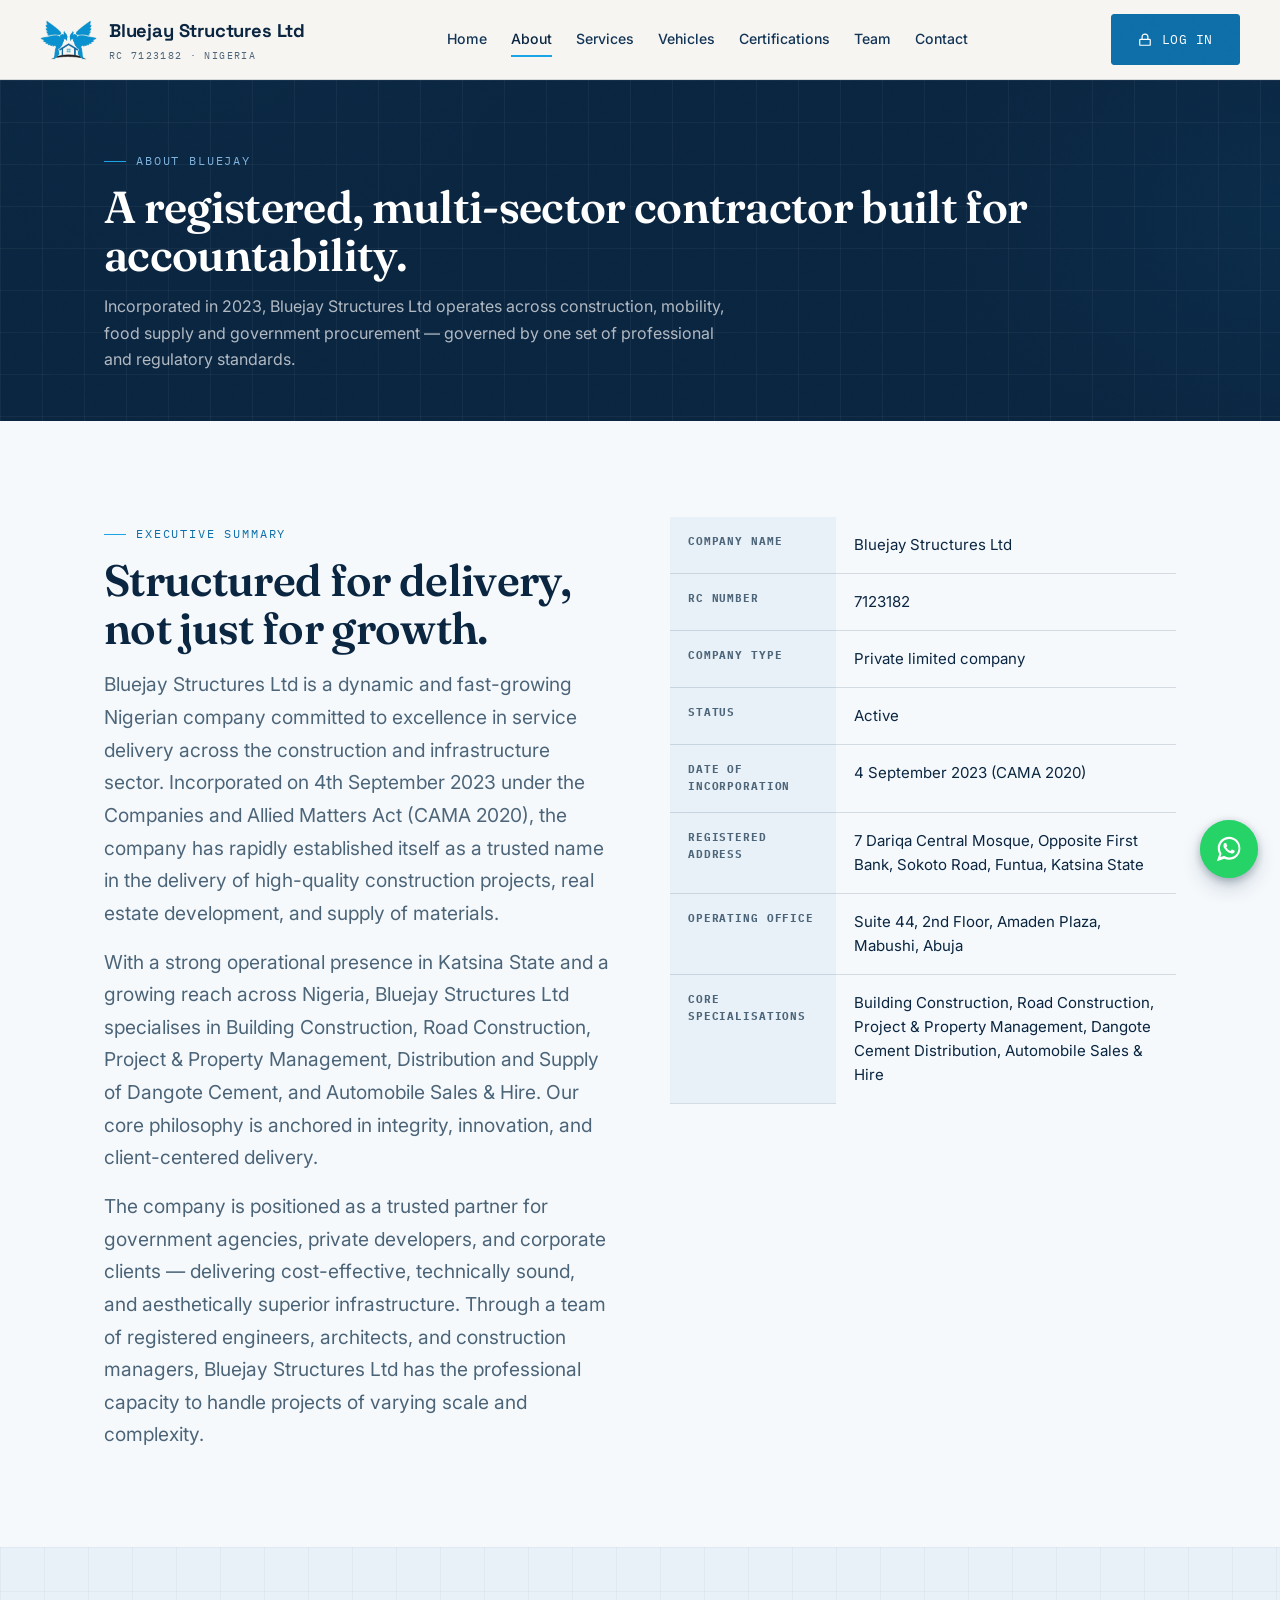
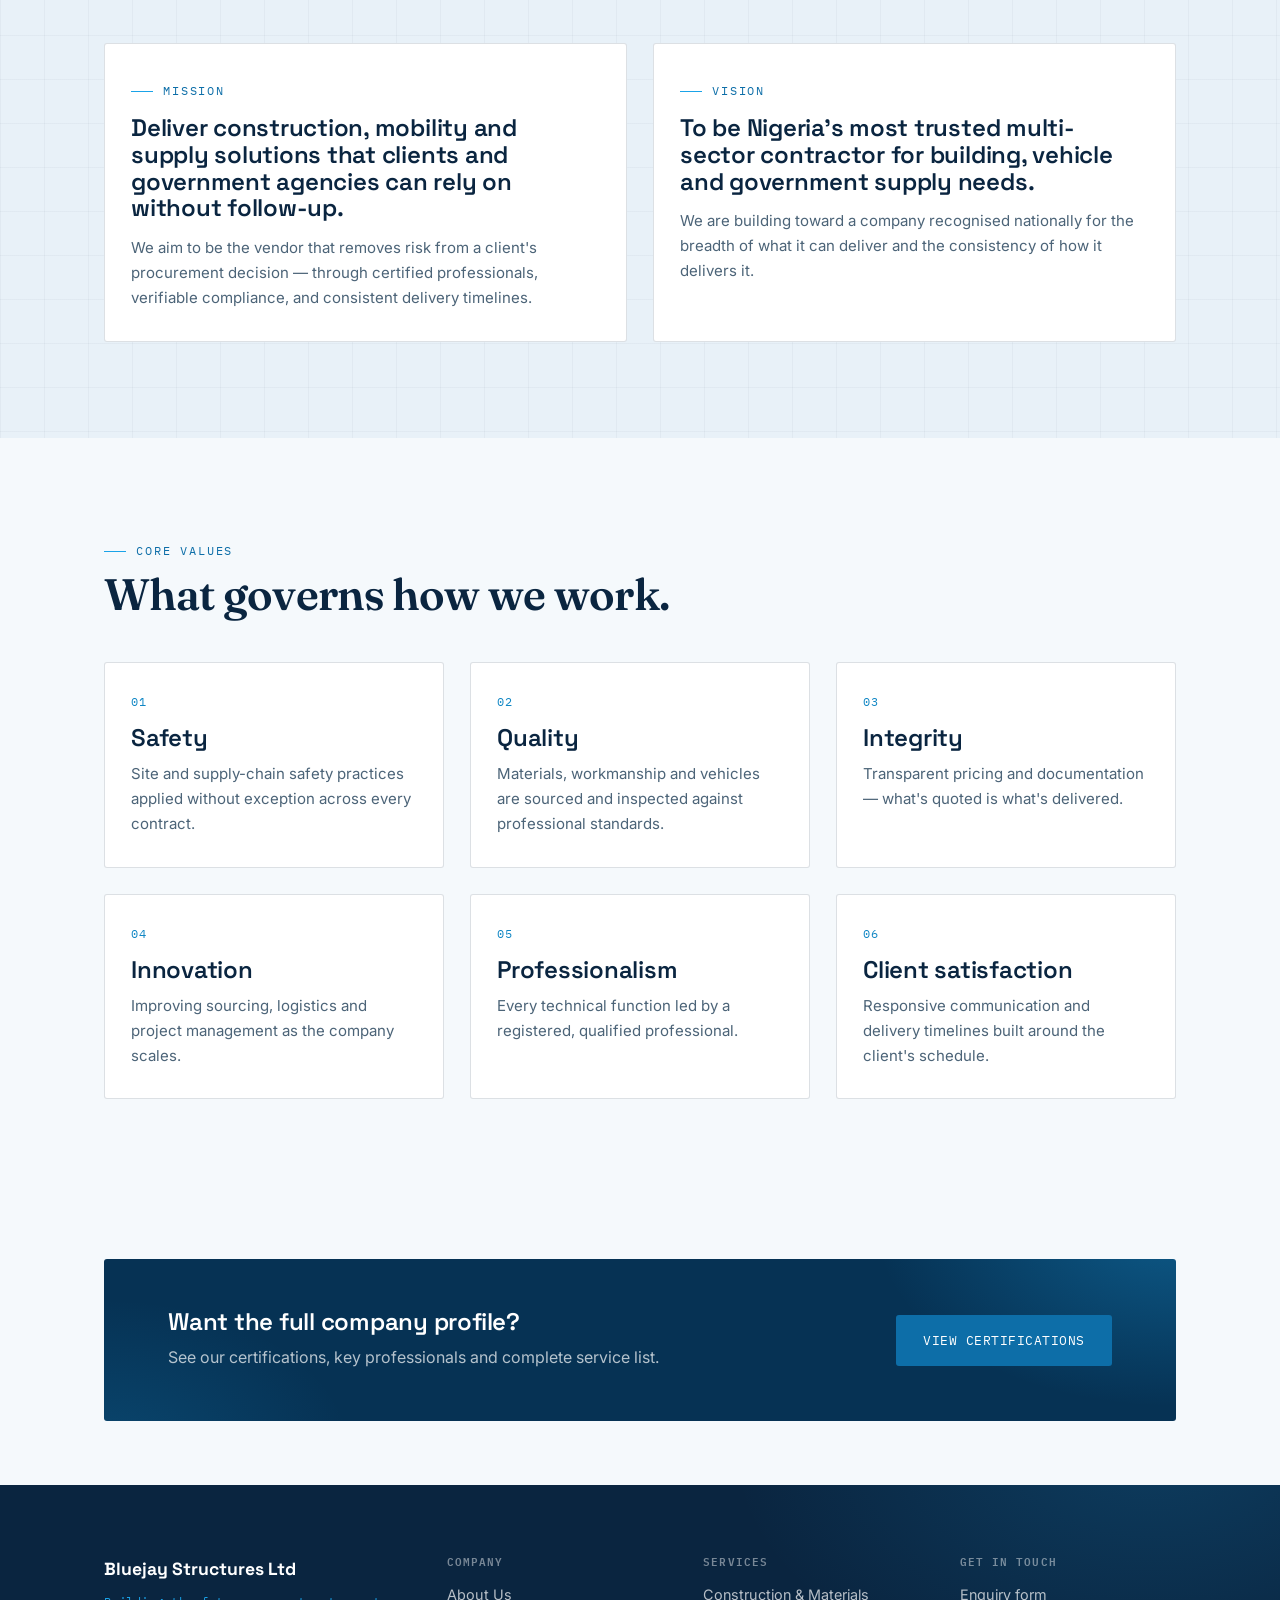
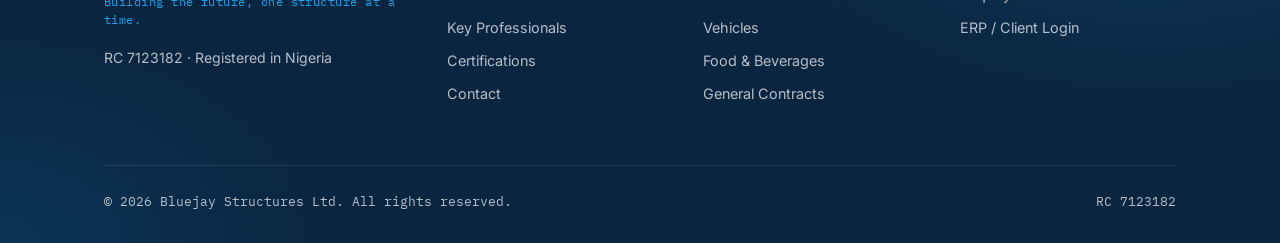
==== commit 2ed8160e: "Update Bluejay Structures Limited website" ====
--- a/about.html
+++ b/about.html
@@ -207,7 +207,10 @@
   display: flex;
   align-items: center;
   justify-content: space-between;
-  height: 78px;
+  min-height: 78px;
+  padding: 14px 0;
+  gap: 20px;
+  flex-wrap: wrap;
 }
 
 .brand {
@@ -218,6 +221,8 @@
   font-weight: 700;
   font-size: 1.15rem;
   letter-spacing: -0.01em;
+  flex-shrink: 0;
+  white-space: nowrap;
 }
 .brand-mark {
   height: 40px;
@@ -239,7 +244,9 @@
 .main-nav {
   display: flex;
   align-items: center;
-  gap: 30px;
+  gap: 24px;
+  flex-wrap: wrap;
+  row-gap: 8px;
 }
 .main-nav a {
   font-size: 0.88rem;
@@ -247,6 +254,7 @@
   color: var(--ink-soft);
   position: relative;
   padding: 6px 0;
+  white-space: nowrap;
 }
 .main-nav a::after {
   content: "";
@@ -555,6 +563,13 @@
   font-weight: 700;
   font-size: 1.6rem;
   margin-bottom: 16px;
+  overflow: hidden;
+}
+.team-photo img {
+  width: 100%;
+  height: 100%;
+  object-fit: cover;
+  display: block;
 }
 .team-card h3 { font-size: 1.05rem; }
 .team-role { font-family: var(--font-mono); font-size: 0.72rem; color: var(--rust-dark); text-transform: uppercase; letter-spacing: 0.06em; margin-top: 4px; }
@@ -803,7 +818,7 @@
 <header class="site-header">
   <div class="container header-inner">
     <a href="index.html" class="brand">
-      <img src="images/logo.png" class="brand-mark" alt="Bluejay Structures Ltd logo">
+      <img src="[data-uri]" class="brand-mark" alt="Bluejay Structures Ltd logo">
       <span>Bluejay Structures Ltd<span class="brand-sub">RC 7123182 · Nigeria</span></span>
     </a>
     <nav class="main-nav" id="main-nav">
@@ -818,7 +833,7 @@
     <div class="header-actions">
       <a href="https://bluejay-2864b.web.app/#/users" target="_blank" rel="noopener" class="btn btn-erp">
         <svg viewBox="0 0 24 24" fill="none" stroke="currentColor" stroke-width="2"><rect x="3" y="11" width="18" height="10" rx="1"/><path d="M7 11V7a5 5 0 0 1 10 0v4"/></svg>
-        ERP Login
+        Log in
       </a>
       <button class="nav-toggle" aria-label="Toggle menu" aria-expanded="false" aria-controls="main-nav"><span></span></button>
     </div>
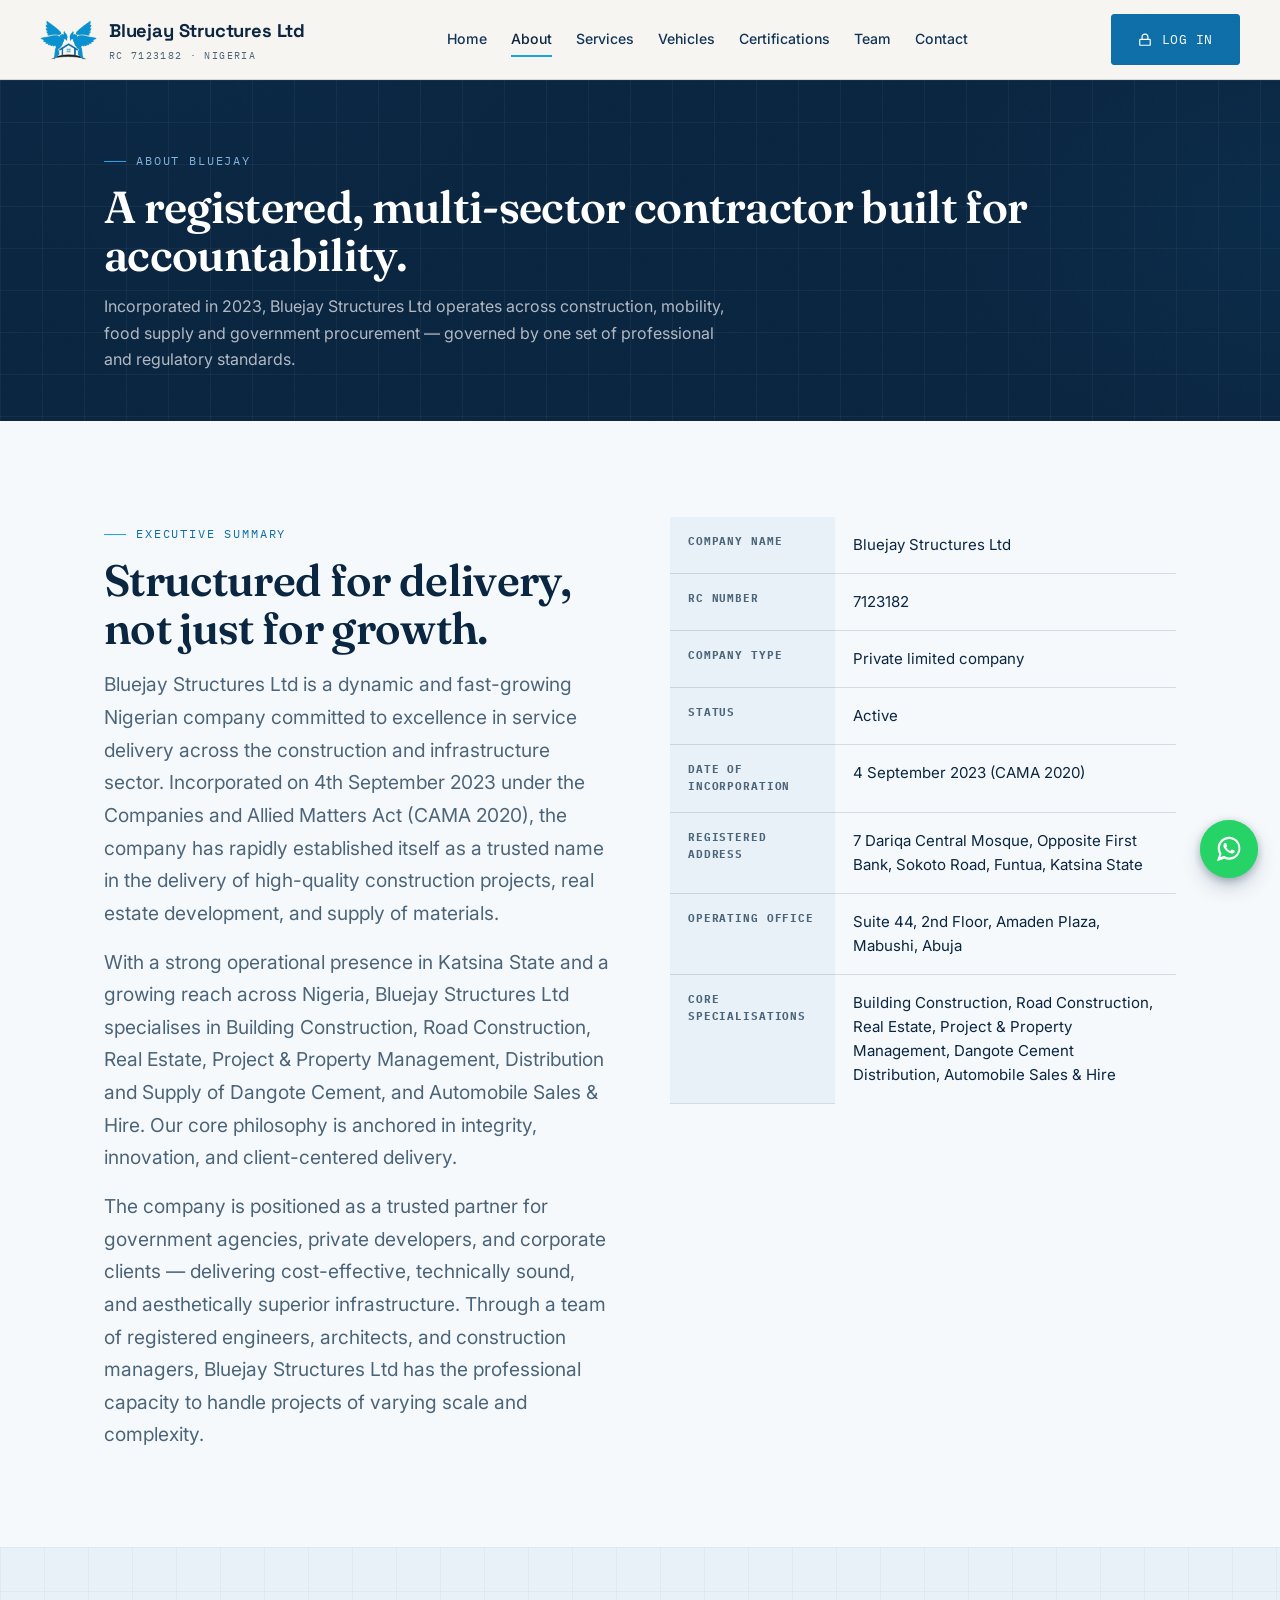
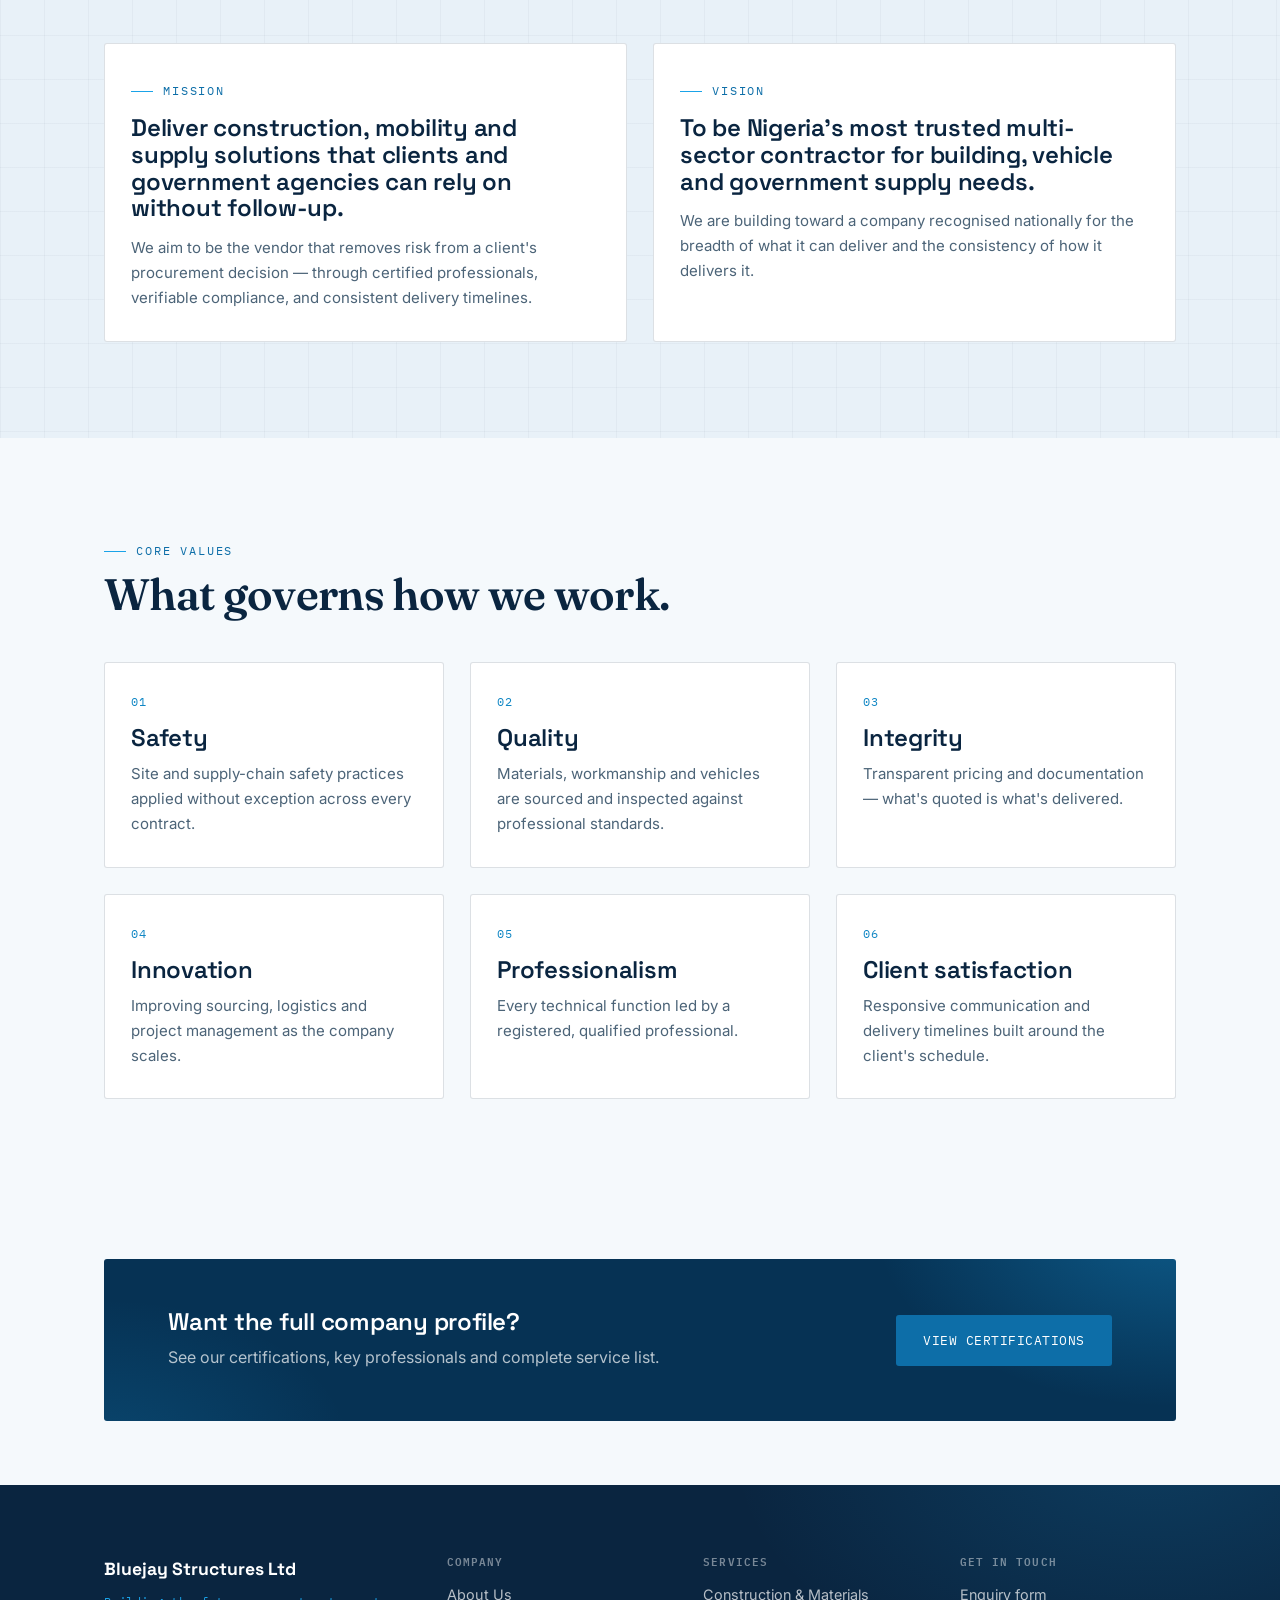
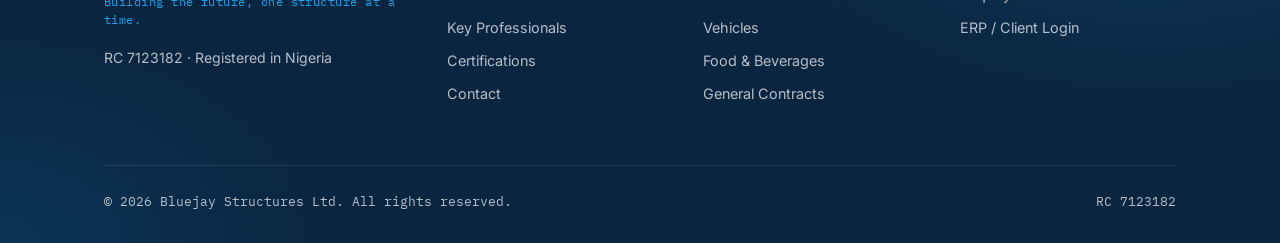
==== commit 9bdbf2ac: "Update Bluejay Structures Limited website" ====
--- a/about.html
+++ b/about.html
@@ -570,6 +570,79 @@
   height: 100%;
   object-fit: cover;
   display: block;
+}
+
+/* ---------- CEO / leadership spotlight ---------- */
+.ceo-feature {
+  position: relative;
+  overflow: hidden;
+  background-color: var(--ink);
+  background-image:
+    radial-gradient(ellipse 700px 460px at 92% -15%, rgba(26,163,232,0.32), transparent 60%),
+    radial-gradient(ellipse 600px 420px at 4% 115%, rgba(13,110,168,0.30), transparent 55%);
+  background-repeat: no-repeat;
+  color: var(--white);
+  border-radius: var(--radius);
+  padding: 56px;
+  display: grid;
+  grid-template-columns: 300px 1fr;
+  gap: 52px;
+  align-items: center;
+}
+.ceo-photo-wrap {
+  position: relative;
+  padding: 14px;
+  flex-shrink: 0;
+}
+.ceo-photo-wrap .corner {
+  position: absolute;
+  width: 26px;
+  height: 26px;
+  border-color: var(--rust);
+  border-style: solid;
+  border-width: 0;
+}
+.ceo-photo-wrap .corner.tl { top: 0; left: 0; border-top-width: 3px; border-left-width: 3px; }
+.ceo-photo-wrap .corner.tr { top: 0; right: 0; border-top-width: 3px; border-right-width: 3px; }
+.ceo-photo-wrap .corner.bl { bottom: 0; left: 0; border-bottom-width: 3px; border-left-width: 3px; }
+.ceo-photo-wrap .corner.br { bottom: 0; right: 0; border-bottom-width: 3px; border-right-width: 3px; }
+.ceo-photo {
+  width: 100%;
+  aspect-ratio: 4/5;
+  object-fit: cover;
+  display: block;
+  border: 1px solid rgba(255,255,255,0.14);
+}
+.ceo-role {
+  font-family: var(--font-mono);
+  font-size: 1rem;
+  color: var(--rust);
+  text-transform: uppercase;
+  letter-spacing: 0.06em;
+  margin: 14px 0 18px;
+}
+.ceo-content h2 {
+  color: var(--white);
+  font-size: clamp(2rem, 3.6vw, 3rem);
+}
+.ceo-content .lede { color: rgba(255,255,255,0.78); }
+.ceo-quote {
+  margin-top: 24px;
+  padding-left: 20px;
+  border-left: 2px solid var(--rust);
+  font-family: var(--font-serif);
+  font-style: italic;
+  font-size: 1.15rem;
+  color: rgba(255,255,255,0.88);
+  max-width: 55ch;
+}
+@media (max-width: 720px) {
+  .ceo-feature {
+    grid-template-columns: 1fr;
+    padding: 32px;
+    gap: 28px;
+  }
+  .ceo-photo-wrap { max-width: 240px; margin: 0 auto; }
 }
 .team-card h3 { font-size: 1.05rem; }
 .team-role { font-family: var(--font-mono); font-size: 0.72rem; color: var(--rust-dark); text-transform: uppercase; letter-spacing: 0.06em; margin-top: 4px; }
@@ -858,7 +931,7 @@
           <span class="eyebrow">Executive summary</span>
           <h2 style="margin-top:14px;">Structured for delivery, not just for growth.</h2>
           <p class="lede" style="margin-top:16px;">Bluejay Structures Ltd is a dynamic and fast-growing Nigerian company committed to excellence in service delivery across the construction and infrastructure sector. Incorporated on 4th September 2023 under the Companies and Allied Matters Act (CAMA 2020), the company has rapidly established itself as a trusted name in the delivery of high-quality construction projects, real estate development, and supply of materials.</p>
-          <p class="lede" style="margin-top:16px;">With a strong operational presence in Katsina State and a growing reach across Nigeria, Bluejay Structures Ltd specialises in Building Construction, Road Construction, Project &amp; Property Management, Distribution and Supply of Dangote Cement, and Automobile Sales &amp; Hire. Our core philosophy is anchored in integrity, innovation, and client-centered delivery.</p>
+          <p class="lede" style="margin-top:16px;">With a strong operational presence in Katsina State and a growing reach across Nigeria, Bluejay Structures Ltd specialises in Building Construction, Road Construction, Real Estate, Project &amp; Property Management, Distribution and Supply of Dangote Cement, and Automobile Sales &amp; Hire. Our core philosophy is anchored in integrity, innovation, and client-centered delivery.</p>
           <p class="lede" style="margin-top:16px;">The company is positioned as a trusted partner for government agencies, private developers, and corporate clients — delivering cost-effective, technically sound, and aesthetically superior infrastructure. Through a team of registered engineers, architects, and construction managers, Bluejay Structures Ltd has the professional capacity to handle projects of varying scale and complexity.</p>
         </div>
         <div class="reveal">
@@ -871,7 +944,7 @@
               <tr><th>Date of incorporation</th><td>4 September 2023 (CAMA 2020)</td></tr>
               <tr><th>Registered address</th><td>7 Dariqa Central Mosque, Opposite First Bank, Sokoto Road, Funtua, Katsina State</td></tr>
               <tr><th>Operating office</th><td>Suite 44, 2nd Floor, Amaden Plaza, Mabushi, Abuja</td></tr>
-              <tr><th>Core specialisations</th><td>Building Construction, Road Construction, Project &amp; Property Management, Dangote Cement Distribution, Automobile Sales &amp; Hire</td></tr>
+              <tr><th>Core specialisations</th><td>Building Construction, Road Construction, Real Estate, Project &amp; Property Management, Dangote Cement Distribution, Automobile Sales &amp; Hire</td></tr>
             </tbody>
           </table>
         </div>
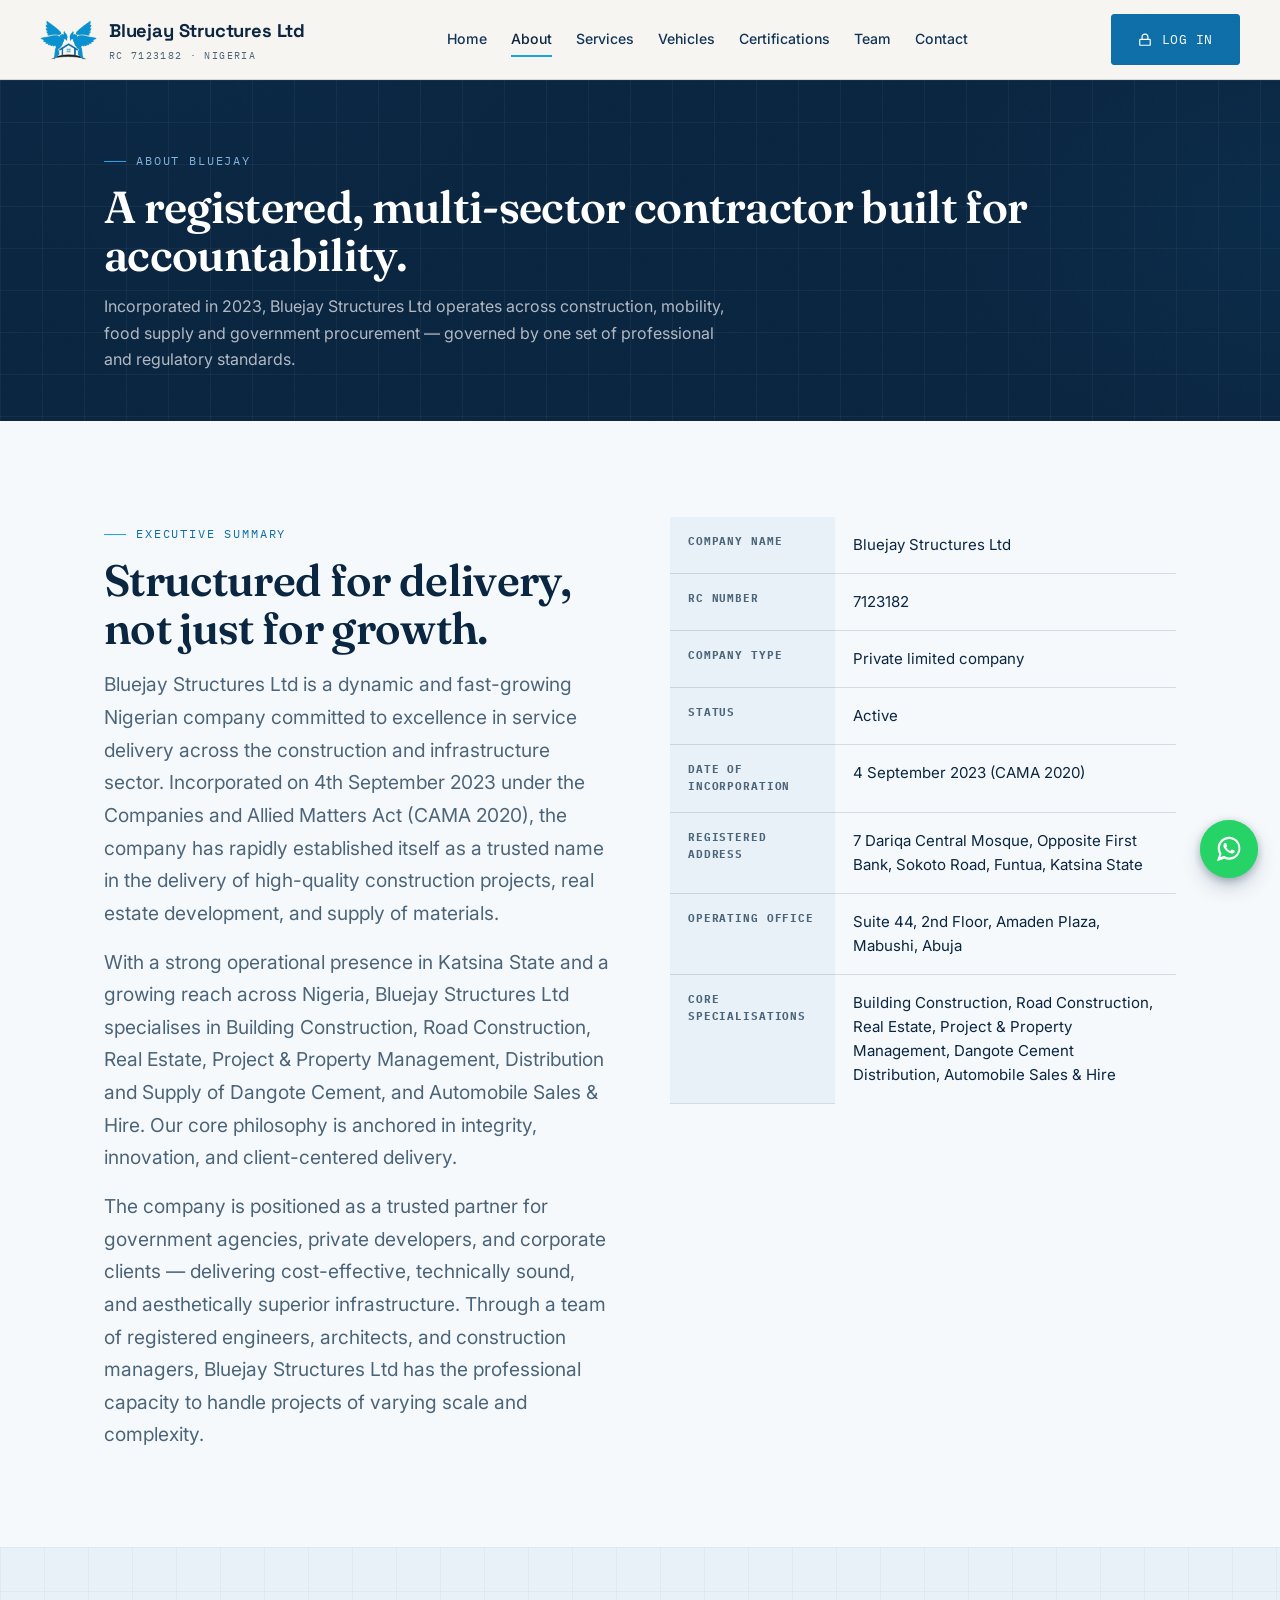
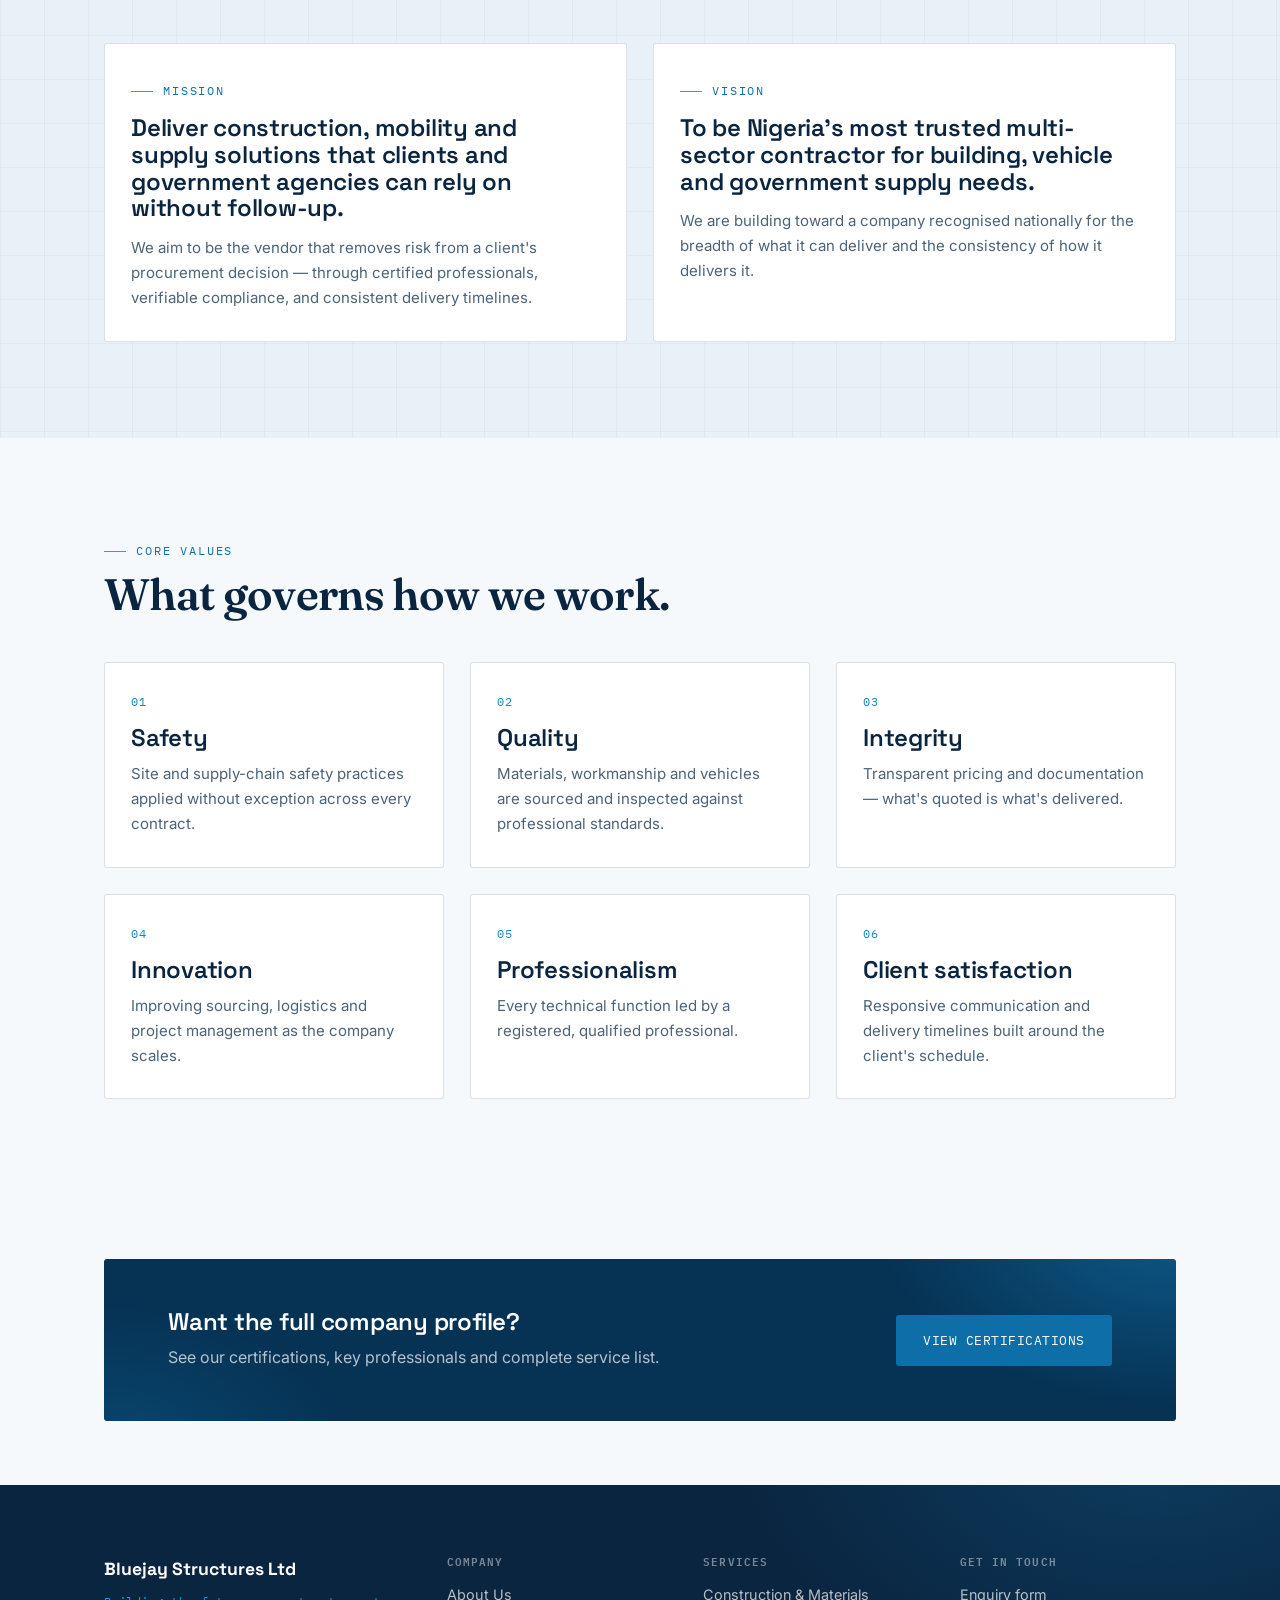
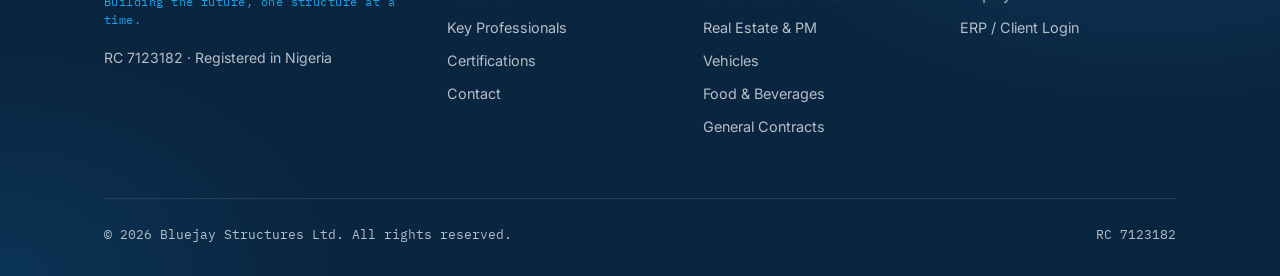
==== commit 9450a97b: "Update Bluejay Structures Limited website" ====
--- a/about.html
+++ b/about.html
@@ -1021,6 +1021,7 @@
         <h4>Services</h4>
         <ul>
           <li><a href="services.html#construction">Construction &amp; Materials</a></li>
+          <li><a href="services.html#realestate">Real Estate &amp; PM</a></li>
           <li><a href="vehicles.html">Vehicles</a></li>
           <li><a href="services.html#food">Food &amp; Beverages</a></li>
           <li><a href="services.html#general">General Contracts</a></li>
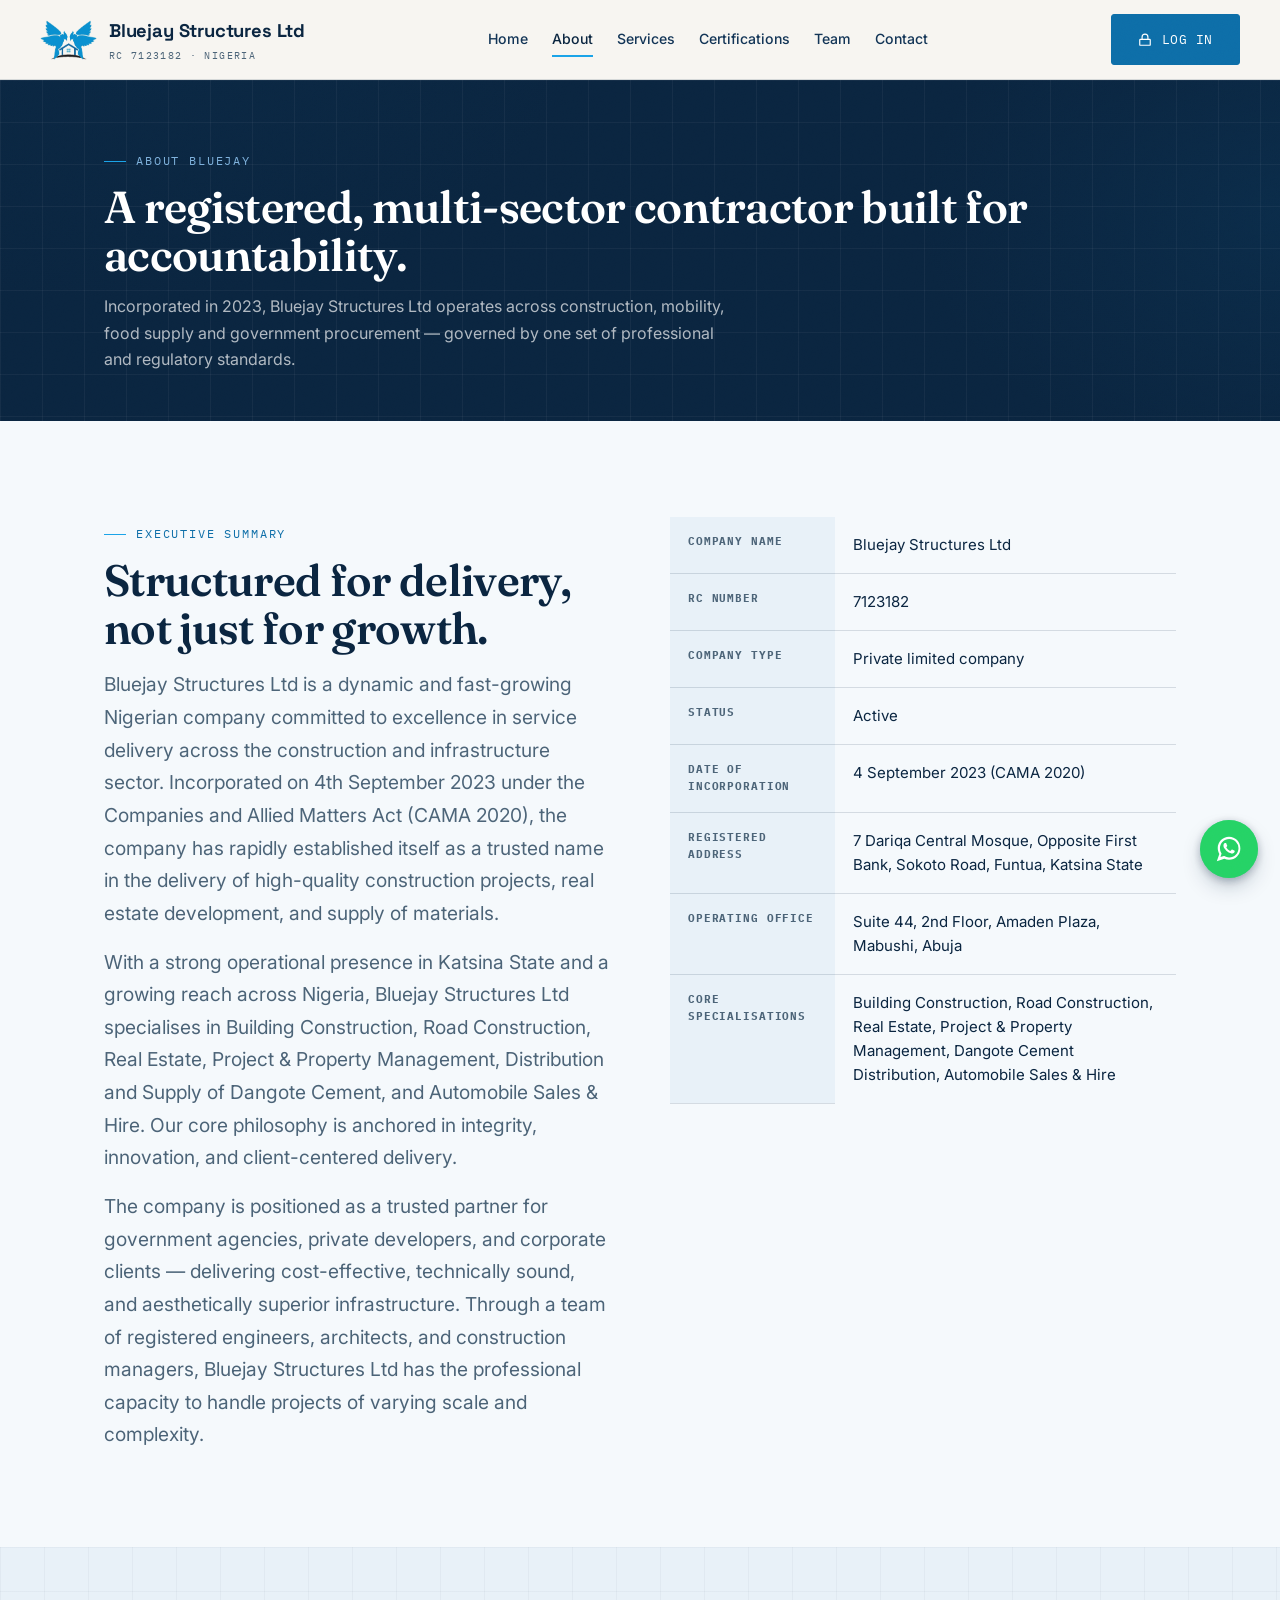
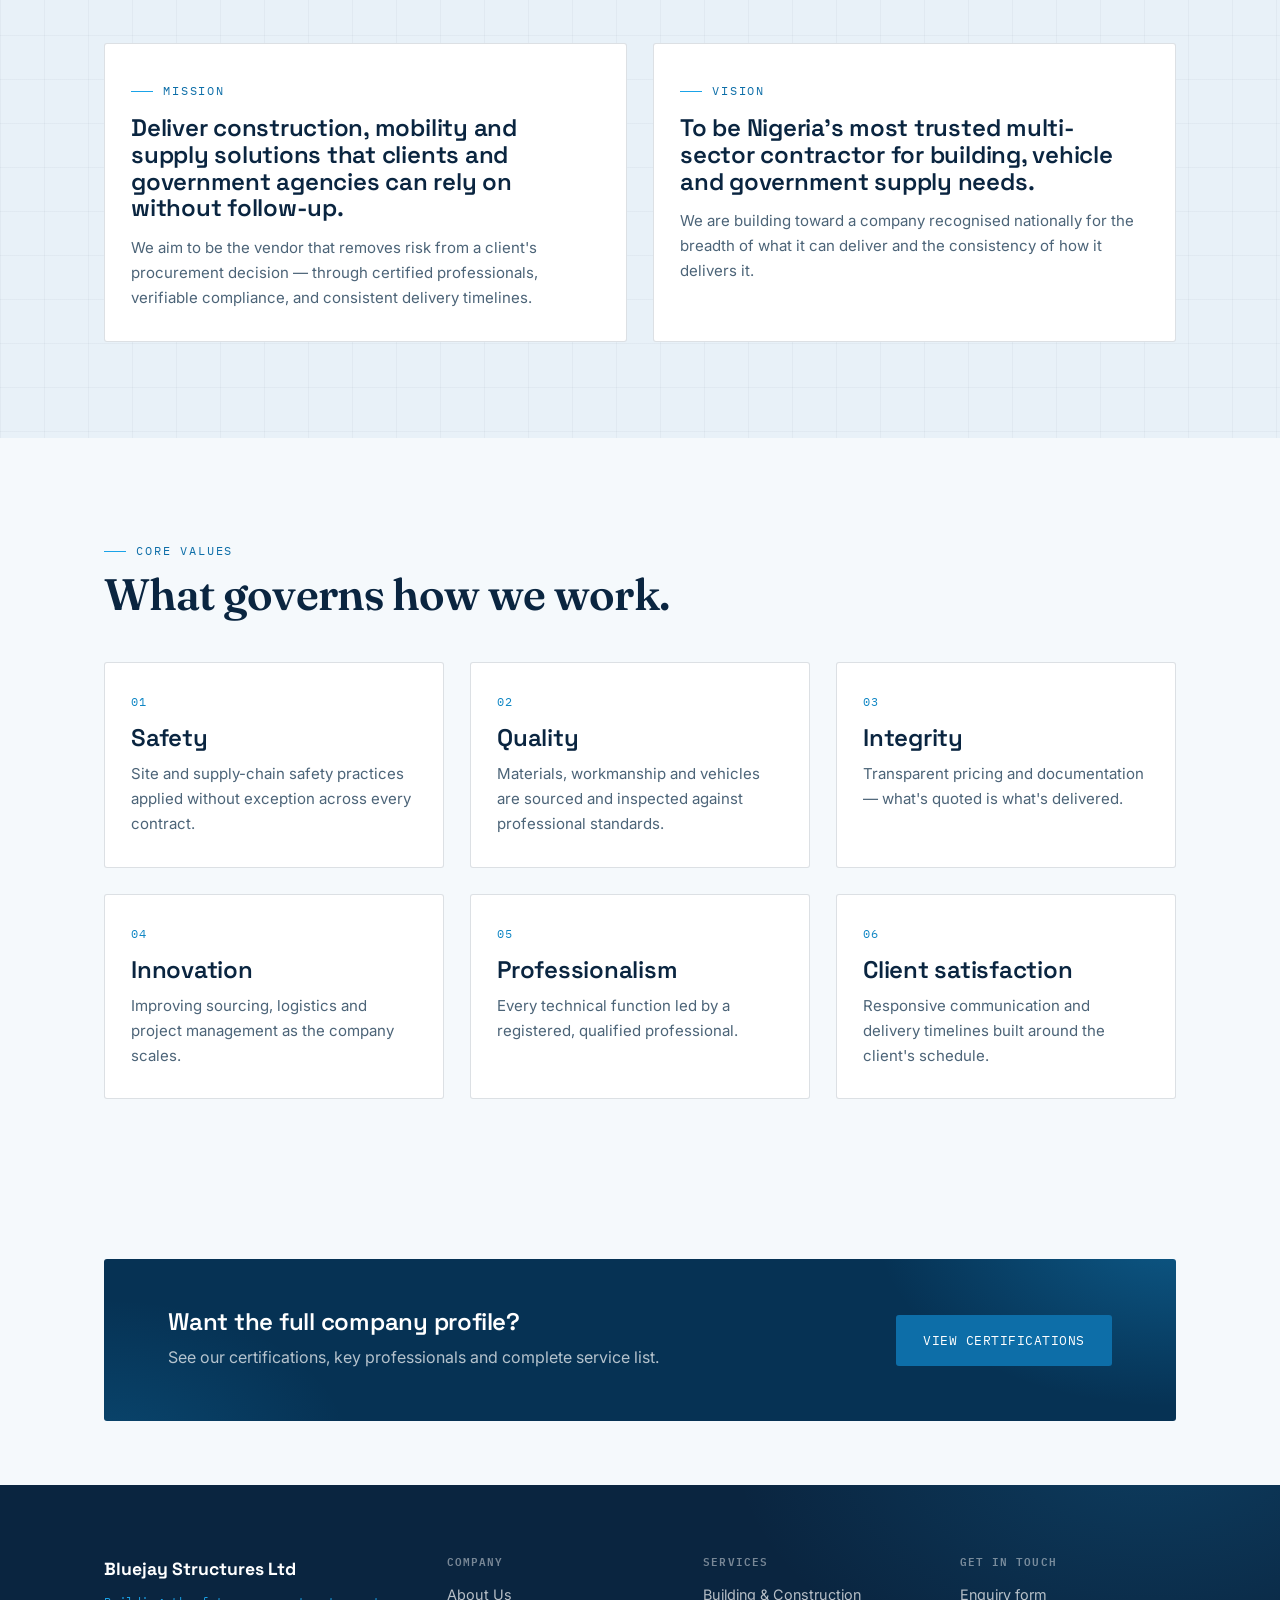
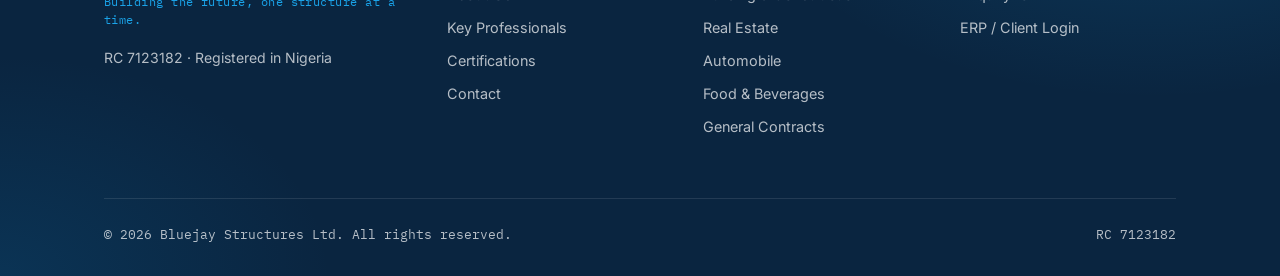
==== commit 3871469f: "Update website" ====
--- a/about.html
+++ b/about.html
@@ -898,7 +898,6 @@
       <a href="index.html">Home</a>
       <a href="about.html" aria-current="page">About</a>
       <a href="services.html">Services</a>
-      <a href="vehicles.html">Vehicles</a>
       <a href="certifications.html">Certifications</a>
       <a href="team.html">Team</a>
       <a href="contact.html">Contact</a>
@@ -1020,9 +1019,9 @@
       <div class="footer-col">
         <h4>Services</h4>
         <ul>
-          <li><a href="services.html#construction">Construction &amp; Materials</a></li>
-          <li><a href="services.html#realestate">Real Estate &amp; PM</a></li>
-          <li><a href="vehicles.html">Vehicles</a></li>
+          <li><a href="services.html#construction">Building &amp; Construction</a></li>
+          <li><a href="services.html#realestate">Real Estate</a></li>
+          <li><a href="services.html#automobile">Automobile</a></li>
           <li><a href="services.html#food">Food &amp; Beverages</a></li>
           <li><a href="services.html#general">General Contracts</a></li>
         </ul>
